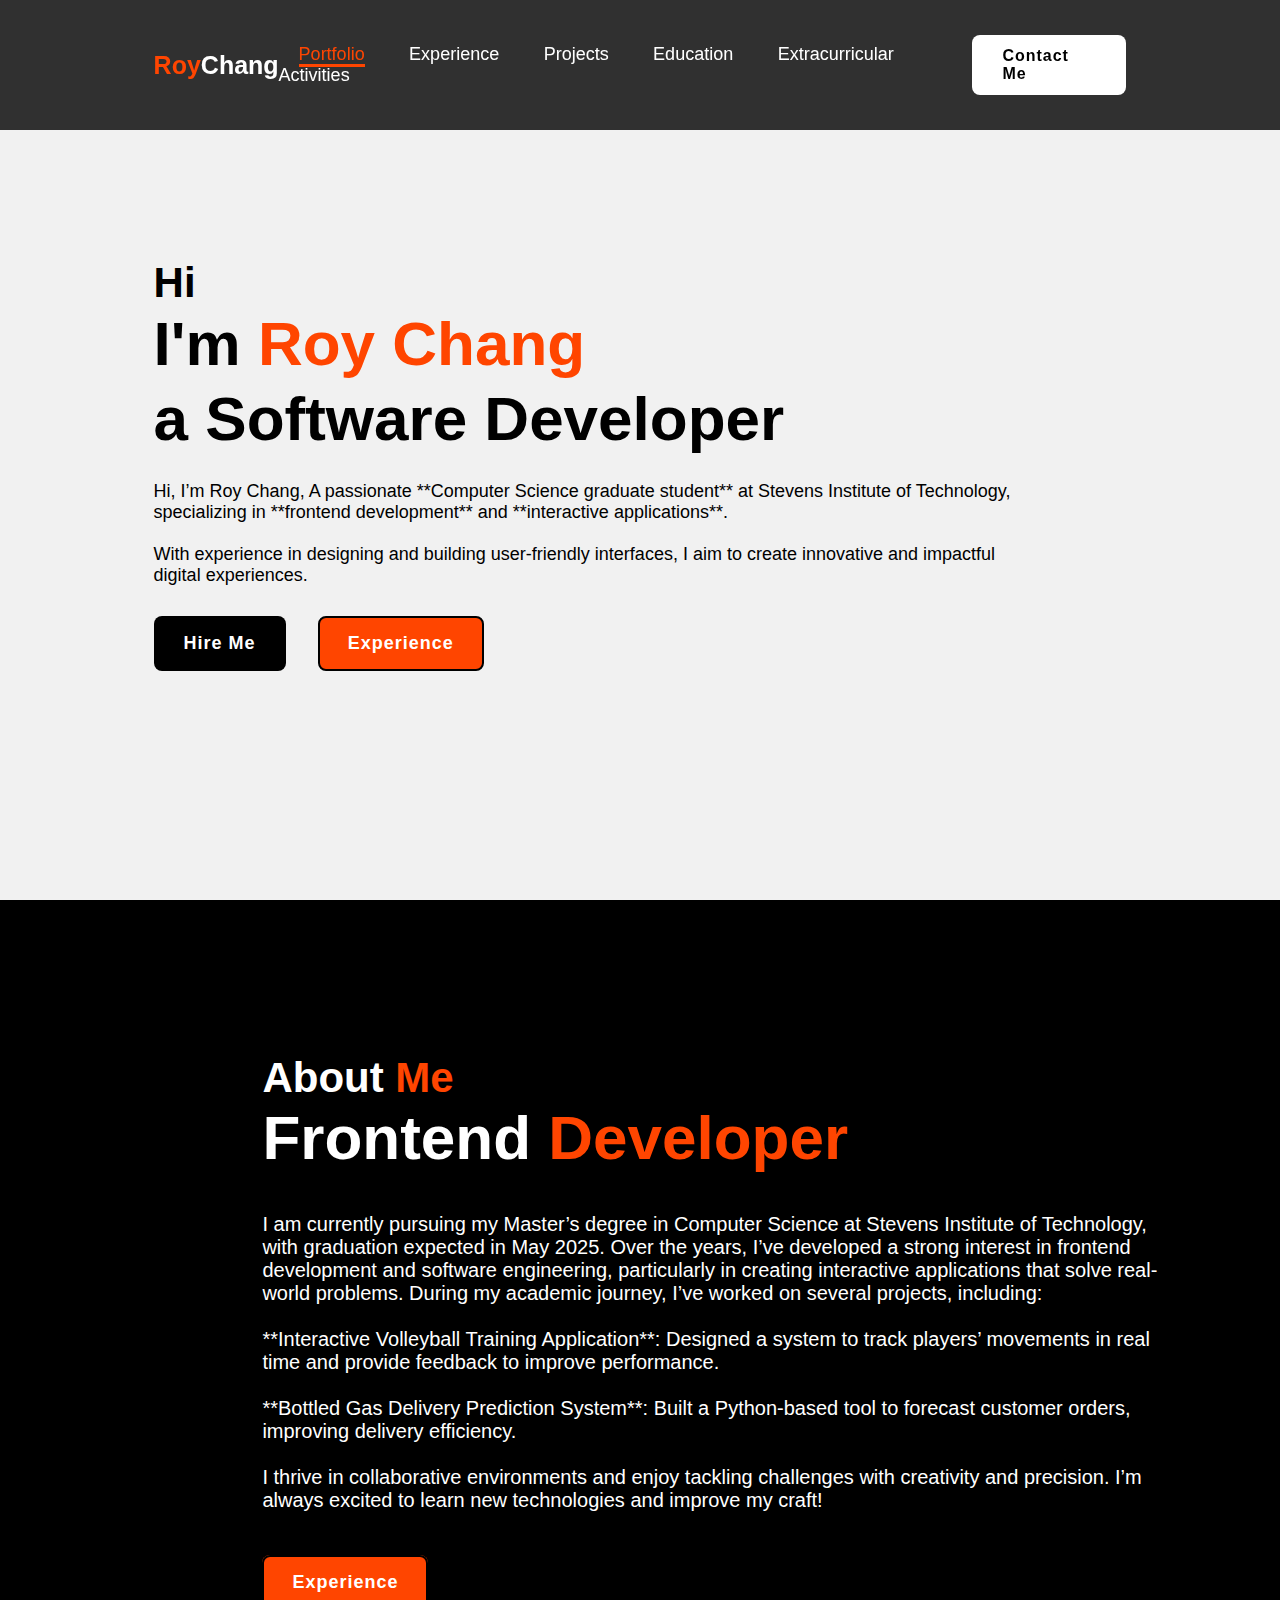
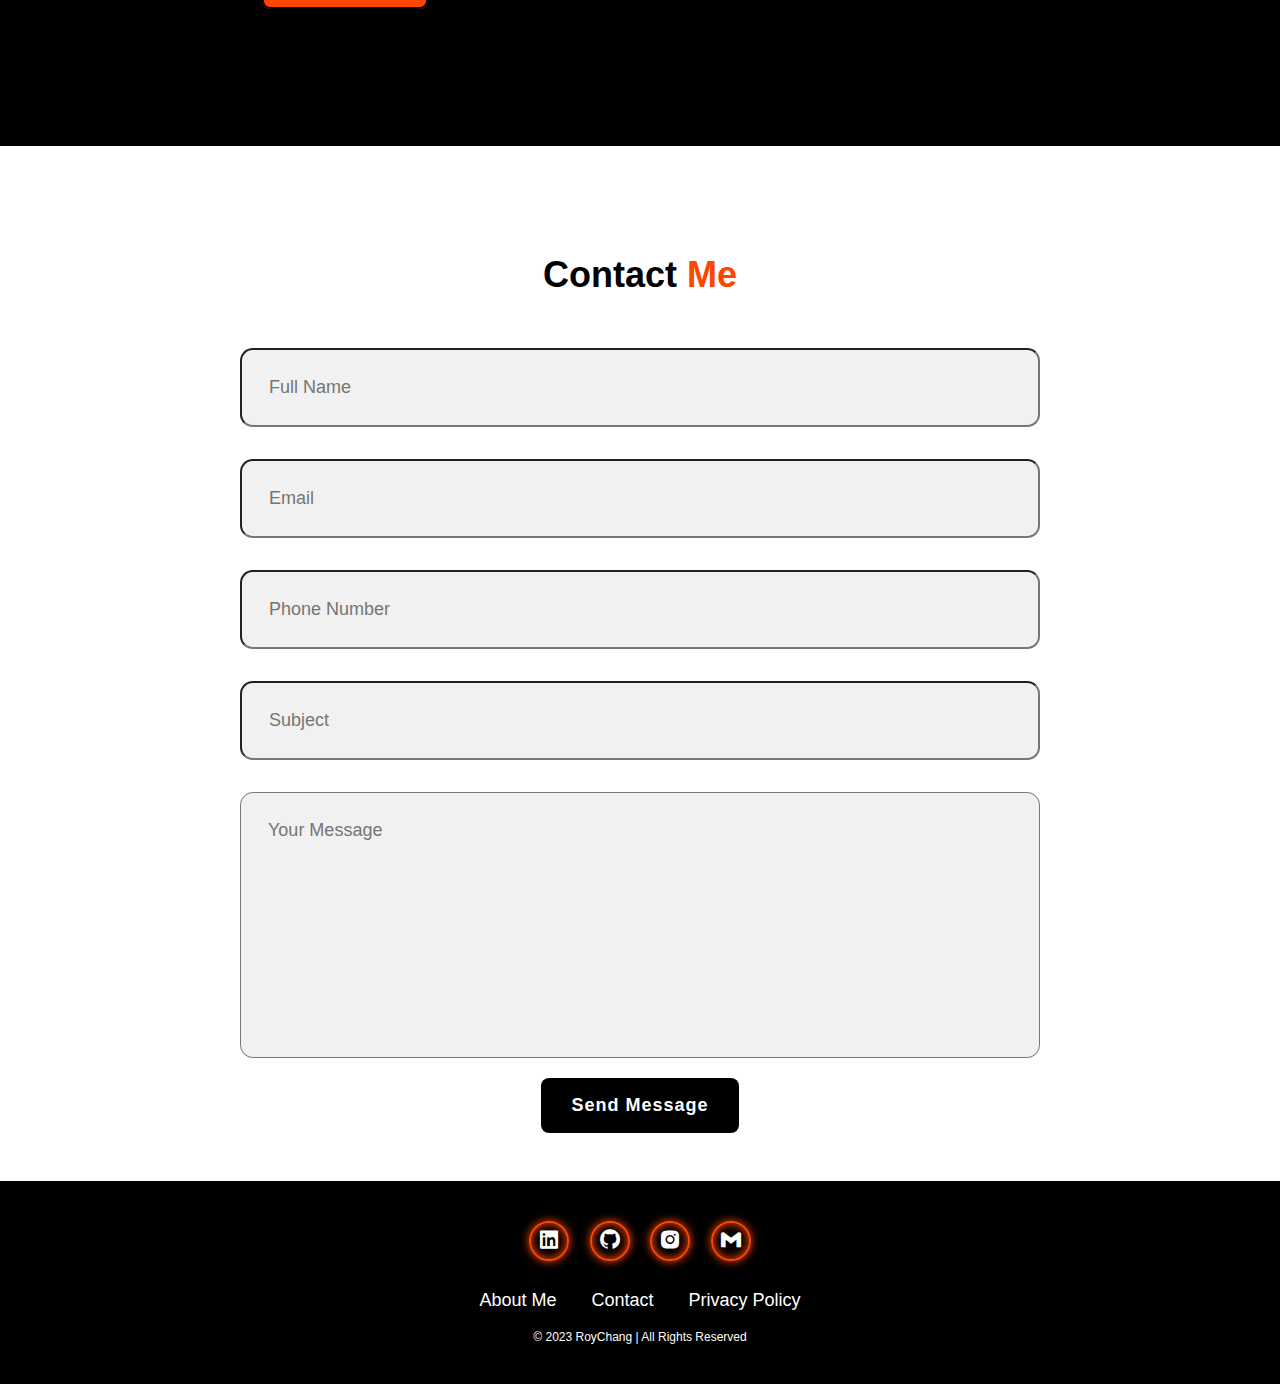
==== index.html @ 328afd47 "Add files via upload" ====
<!DOCTYPE html>
<html>
    <head>
        <title>My portfolio test</title>
        <link href="https://unpkg.com/boxicons@2.1.4/css/boxicons.min.css" rel="stylesheet">
        
        <style>
            *{
                margin: 0;
                padding: 0;
                box-sizing: border-box;
                font-family: 'Poppins', sans-serif;
                text-decoration: none;
                list-style: none;
            }

            .header{
                position: fixed;
                top: 0;
                left: 0;
                width: 100%;
                padding: 35px 12%;
                background-color: rgba(0, 0, 0, 0.8);
                backdrop-filter: blur(10px);
                display: flex;
                justify-content: space-between;
                align-items: center;
                z-index: 100;
            }
            
            .logo{
                font-size: 25px;
                color: white;
                font-weight: 600;
                transition: 0.3s ease;
            }
            .logo:hover{
                color: orangered;
                text-shadow: 0 0 25px orangered,
                             0 0 50px orangered;
                transform: scale(1.1);
            }
            span{
                color: orangered;
            }
            .navbar a{
                font-size: 18px;
                color: white;
                font-weight: 500;
                margin: 0 20px;
                border-bottom: 3px solid transparent;
                transition: 0.3 ease;
            }
            .navbar a:hover,
            .navbar a.active{
                color: orangered;
                border-bottom: 3px solid orangered;
            }
            .contact{
                padding: 10px 28px;
                background-color: white;
                color: black;
                border: 2px solid transparent;
                border-radius: 8px;
                font-size: 16px;
                letter-spacing: 1px;
                font-weight: 600;
                transition: 0.3s ease;
            }
            .contact:hover{
                background-color: orangered;
                box-shadow: 0 0 25px orangered;
                color: white;
            }
            
            .home{
                width: 100%;
                min-height: 100vh;
                background: rgb(241, 241, 241);
                display: flex;
                align-items: center;
                gap: 7em;
                padding: 30px 12% 0;
            }
            
            .home.content{
                max-width: 1000px;
            }
            .home-content h3{
                font-size: 42px;
            }
            .home-content h1{
                font-size: 62px;
                line-height: 1.2;
            }
            .home-content p{
                font-size: 18px;
                margin: 25px 0 30px;
            }
            .btn-box{
                width: 345px;
                display: flex;
                gap: 2em;
            }
            .btn-1{
                padding: 15px 28px; /* 上下 左右 */
                background-color: black;
                color: white;
                border: 2px solid transparent;
                border-radius: 8px;
                font-size: 18px;
                letter-spacing: 1px;
                font-weight: 600;
                transition: 0.3s ease;
                cursor: pointer;
            }
            .btn-1:hover{
                background-color: white;
                color: black;
                border: 2px solid black;
            }
            .btn-2{
                padding: 15px 28px;
                background-color: orangered;
                color: white;
                border: 2px solid black;
                border-radius: 8px;
                font-size: 18px;
                letter-spacing: 1px;
                font-weight: 600;
                transition: 0.3s ease;
                cursor: pointer;
            }
            .btn-2:hover{
                background-color: white;
                color: orangered;
            }
            .img-box img{
                border-radius: 50%;
                width: 550px;
            }

            ::-webkit-scrollbar{
                width: 15px;
            }
            ::-webkit-scrollbar-thumb{
                background: orangered;
            }
            ::-webkit-scrollbar-track{
                background-color: rgba(0, 0, 0, 0.6);
                width: 50px;
            }
            
            .about{
                display: flex;
                justify-content: center;
                align-items: center;
                padding: 12% 8%;
                gap: 10em;
                background-color: black;
            }
            .about-img img{
                position: relative;
                width: 550px;
                box-shadow: 0 0 25px orangered,
                            0 0 50px;
                border-radius: 50%;
            }
            .about-content h2{
                text-align: left;
                color: white;
                font-size: 42px;
            }
            .about-content h3{
                font-size: 62px;
                color: white;
            }
            .about-content p{
                color: white;
                font-size: 20px;
                margin: 2em 0 3em;
            }
            
            .contact-form h2{
                text-align: center;
                margin-top: 3em;
                margin-bottom: 1em;
                font-size: 36px;
            }
            .contact-form form{
                max-width: 50em;
                margin: 1rem auto;
                text-align: center;
                margin-bottom: 3em;
            }
            .contact-form form .input-box{
                display: flex;
                justify-content: center;
                flex-wrap: wrap;
            }

            .contact-form form .input-box input,
            .contact-form form textarea{
                width: 100%;
                padding: 1.5em;
                font-size: 18px;
                color: black;
                background-color: rgb(241, 241, 241);
                border-radius: .8rem;
                margin: 1rem 0;
                resize: none;
            }
            .footer{
                position: relative;
                bottom: 0;
                width: 100%;
                padding: 40px 0;
                background-color: black;
            }
            .footer .social{
                text-align: center;
                padding-bottom: 25px;
                color: white;
            }
            .footer .social a{
                font-size: 24px;
                color: white;
                border: 2px solid orangered;
                width: 40px;
                height: 40px;
                line-height: 38px;
                display: inline-block;
                text-align: center;
                border-radius: 50%;
                margin: 0 8px;
                box-shadow: inset 0 0 10px orangered, 0 0 10px orangered;
                transition: 0.3s ease;
            }
            .footer .social a:hover{
                transform: scale(1.2)translateY(-10px);
                color: orangered;
                border: 2px solid orangered;
            }
            .footer ul{
                margin-top: 0;
                padding: 0;
                font-size: 18px;
                line-height: 1.6;
                margin-bottom: 0;
                text-align: center;
            }
            .footer ul li a{
                color: white;
                border-bottom: 3px solid transparent;
                transition: 0.3s ease;
            }
            .footer ul li a:hover{
                border-bottom: 3px solid orangered;
            }
            .footer ul li{
                display: inline-block;
                padding: 0 15px;
            }
            .footer .copyright{
                margin-top: 15px;
                text-align: center;
                font-size: 12px;
                color: white;
            }


            
        </style>
    </head>

    <body>
        <header class="header">
            <a href="#" class="logo"><span>Roy</span>Chang</a>

            <nav class="navbar">
                <a href="#" class="active">Portfolio</a>
                <a href="#">Experience</a>
                <a href="#">Projects</a>
                <a href="#">Education</a>
                <a href="#">Extracurricular Activities</a>
            </nav>

            <a href="#" class="contact">Contact Me</a>
        </header>

        <section class="home">
            <div class="home-content">
                <h3>Hi</h3>
                
                <h1>I'm <span>Roy Chang<br></span> a Software Developer</h1>

                <p>
                    Hi, I’m Roy Chang,  
                    A passionate **Computer Science graduate student** at Stevens Institute of Technology, specializing in **frontend development** and **interactive applications**. <br><br> With experience in designing and building user-friendly interfaces, I aim to create innovative and impactful digital experiences. 
                </p>

                <div class="btn-box">
                    <button class="btn-1">Hire Me</button>
                    <button class="btn-2">Experience</button>
                </div>
            </div>
            <div class="img-box">
                <img src="美簽大頭貼-5x5.jpg" alt="">
            </div>
        </section>

        <section class="about">

            <div class="about-img">
                <img src="美簽大頭貼-5x5.jpg" alt="">
            </div>

            <div class="about-content">
                <h2 class="heading">About <span>Me</span></h2>
                <h3>Frontend <span>Developer</span></h3>
                <p>
                    I am currently pursuing my Master’s degree in Computer Science at Stevens Institute of Technology, with graduation expected in May 2025. Over the years, I’ve developed a strong interest in frontend development and software engineering, particularly in creating interactive applications that solve real-world problems.  

                    During my academic journey, I’ve worked on several projects, including:<br>
                    <br>**Interactive Volleyball Training Application**: Designed a system to track players’ movements in real time and provide feedback to improve performance.<br>
                    <br>**Bottled Gas Delivery Prediction System**: Built a Python-based tool to forecast customer orders, improving delivery efficiency.  

                    <br><br>I thrive in collaborative environments and enjoy tackling challenges with creativity and precision. I’m always excited to learn new technologies and improve my craft!
                </p>
                <a href="#" class="btn-2">Experience</a>
            </div>
        </section>

        <section class="contact-form">
            <h2 class="contact-me">Contact <span>Me</span></h2>

            <form action="#">
                
                <div class="input-box">
                    <input type="text" placeholder="Full Name">
                    <input type="email" placeholder="Email">
                </div>

                <div class="input-box">
                    <input type="number" placeholder="Phone Number">
                    <input type="text" placeholder="Subject">
                </div>

                <textarea name="" id="" cols="30"
                rows="10" placeholder="Your Message"></textarea>
                <input type="submit" value="Send Message"
                class="btn-1">

            </form>
        </section>

        <footer class="footer">

            <div class="social">
                <a href="https://www.linkedin.com/in/jiarong-chang-b9058b285/"><i class='bx bxl-linkedin-square'></i></a>
                <a href="#"><i class='bx bxl-github'></i></a>
                <a href="#"><i class='bx bxl-instagram-alt' ></i></a>
                <a href="https://mail.google.com/mail/u/7/?ogbl#inbox"><i class='bx bxl-gmail'></i></a>
            </div>

            <ul class="list">
                <li>
                    <a href="#">About Me</a>
                </li>
                <li>
                    <a href="#">Contact</a>
                </li>
                <li>
                    <a href="#">Privacy Policy</a>
                </li>
            </ul>

            <p class="copyright">© 2023 RoyChang | All Rights Reserved</p>
        </footer>

    </body>
</html>
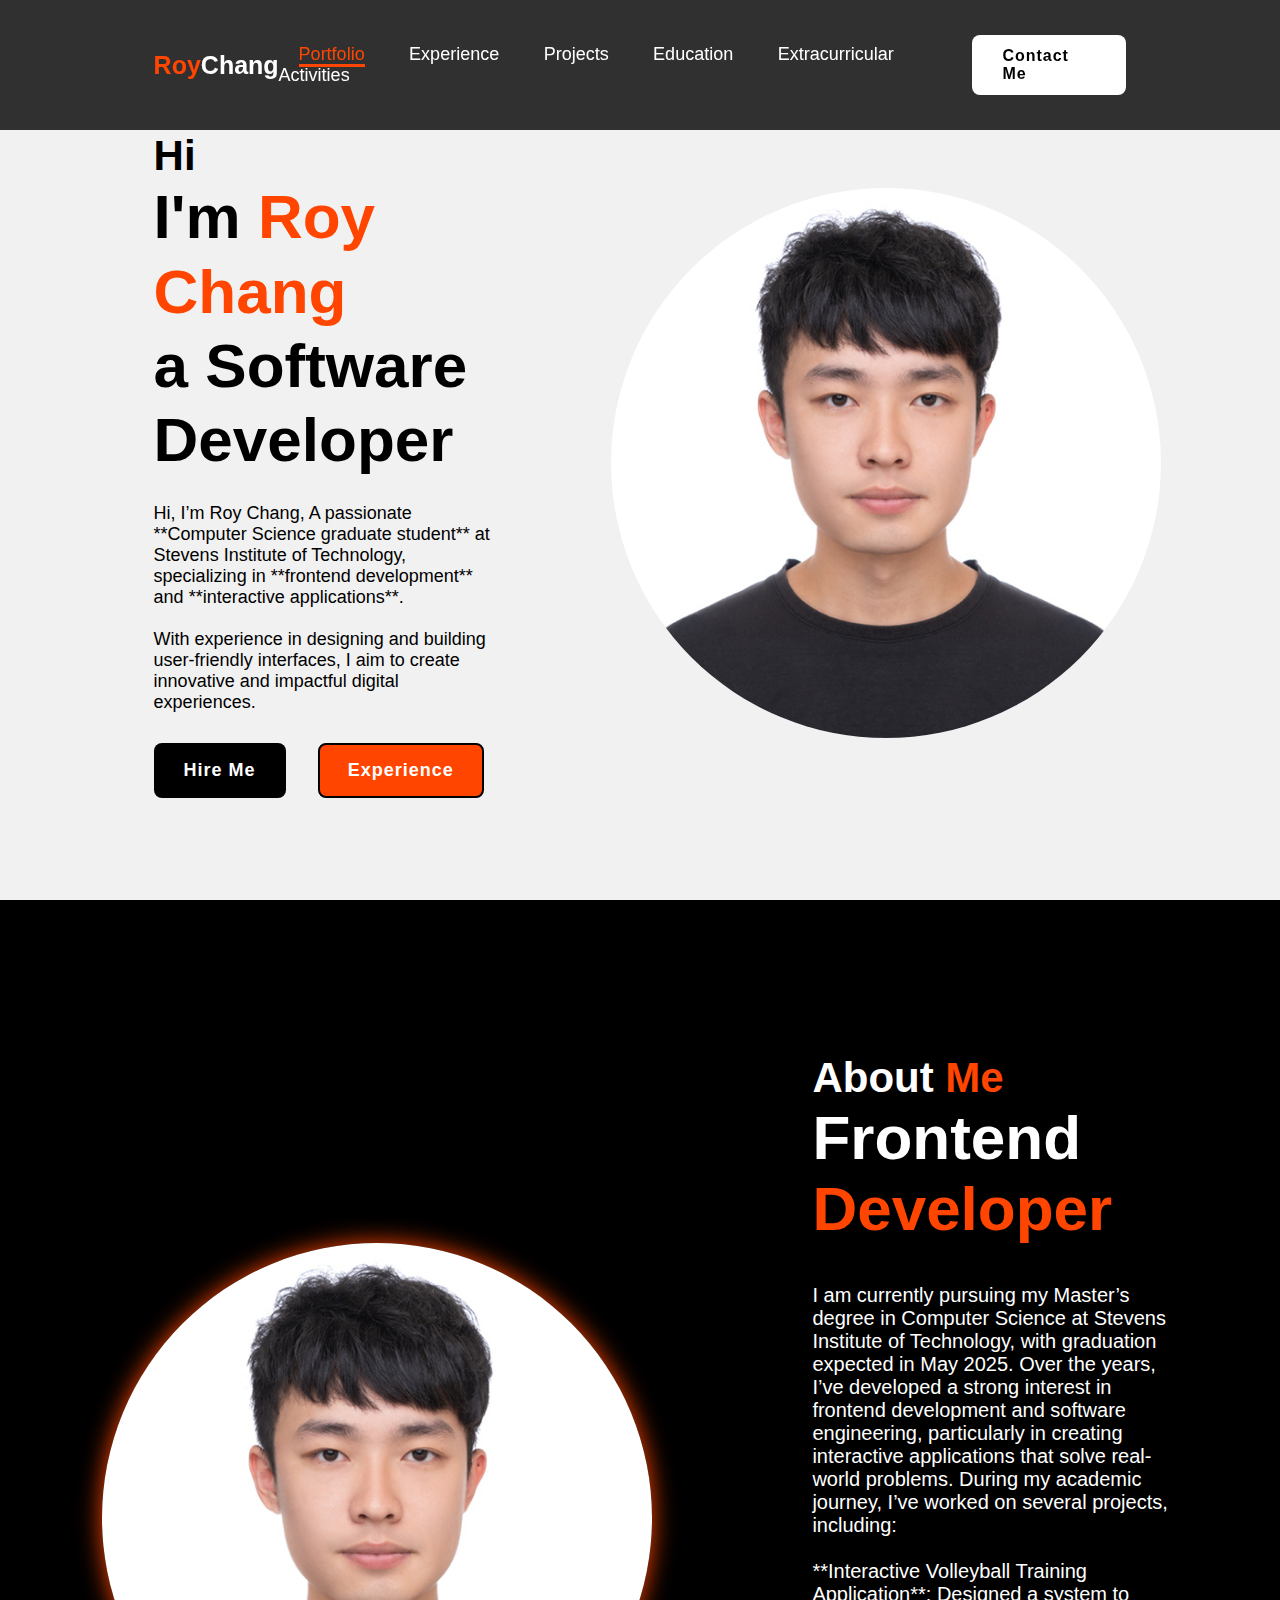
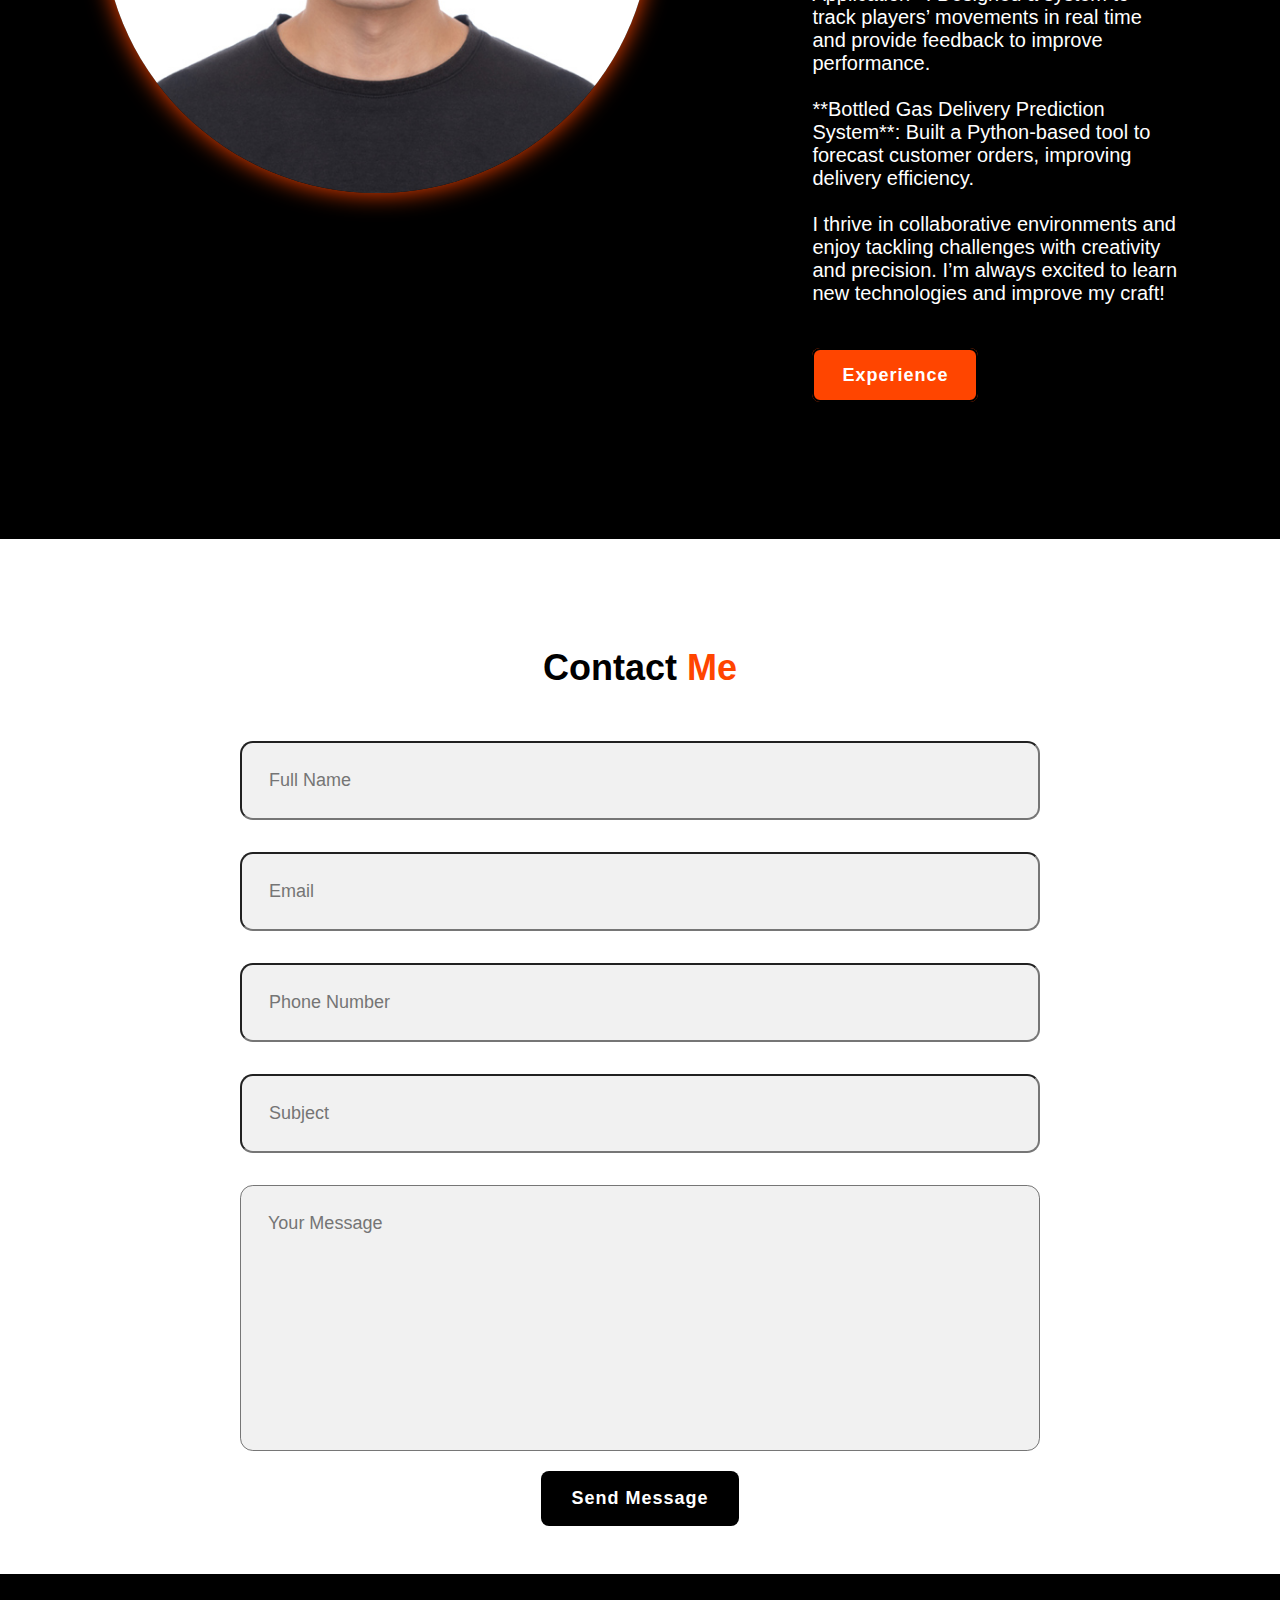
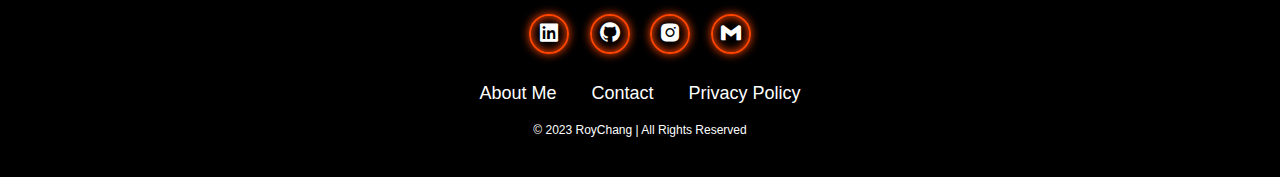
==== commit 9fe9f042: "Add files via upload" ====
--- a/index.html
+++ b/index.html
@@ -305,14 +305,14 @@
                 </div>
             </div>
             <div class="img-box">
-                <img src="美簽大頭貼-5x5.jpg" alt="">
+                <img src="img/大頭貼.jpg" alt="">
             </div>
         </section>
 
         <section class="about">
 
             <div class="about-img">
-                <img src="美簽大頭貼-5x5.jpg" alt="">
+                <img src="img/大頭貼.jpg" alt="">
             </div>
 
             <div class="about-content">
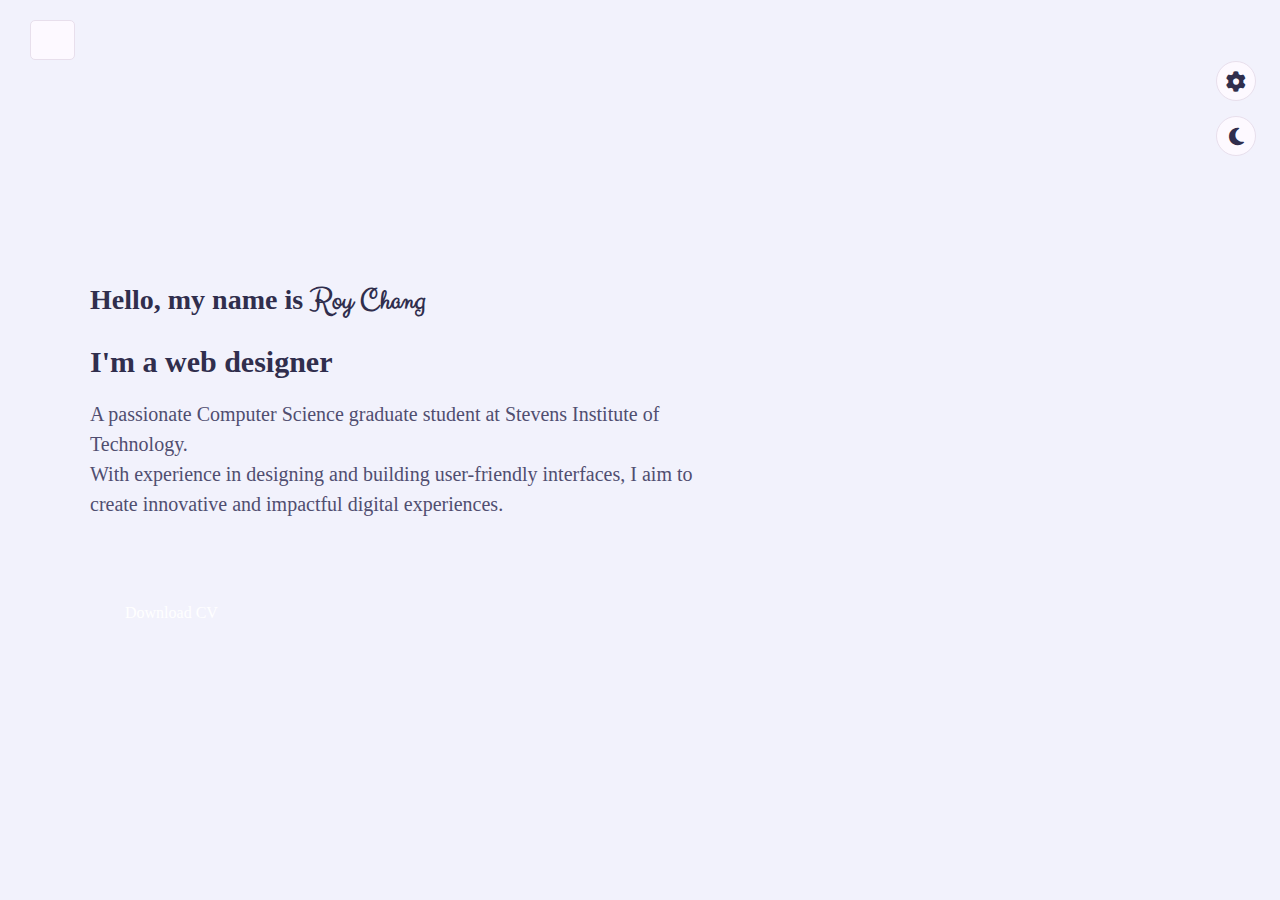
==== commit 0e1c9300: "Add files via upload" ====
--- a/index.html
+++ b/index.html
@@ -1,382 +1,600 @@
 <!DOCTYPE html>
-<html>
-    <head>
-        <title>My portfolio test</title>
-        <link href="https://unpkg.com/boxicons@2.1.4/css/boxicons.min.css" rel="stylesheet">
-        
-        <style>
-            *{
-                margin: 0;
-                padding: 0;
-                box-sizing: border-box;
-                font-family: 'Poppins', sans-serif;
-                text-decoration: none;
-                list-style: none;
-            }
-
-            .header{
-                position: fixed;
-                top: 0;
-                left: 0;
-                width: 100%;
-                padding: 35px 12%;
-                background-color: rgba(0, 0, 0, 0.8);
-                backdrop-filter: blur(10px);
-                display: flex;
-                justify-content: space-between;
-                align-items: center;
-                z-index: 100;
-            }
-            
-            .logo{
-                font-size: 25px;
-                color: white;
-                font-weight: 600;
-                transition: 0.3s ease;
-            }
-            .logo:hover{
-                color: orangered;
-                text-shadow: 0 0 25px orangered,
-                             0 0 50px orangered;
-                transform: scale(1.1);
-            }
-            span{
-                color: orangered;
-            }
-            .navbar a{
-                font-size: 18px;
-                color: white;
-                font-weight: 500;
-                margin: 0 20px;
-                border-bottom: 3px solid transparent;
-                transition: 0.3 ease;
-            }
-            .navbar a:hover,
-            .navbar a.active{
-                color: orangered;
-                border-bottom: 3px solid orangered;
-            }
-            .contact{
-                padding: 10px 28px;
-                background-color: white;
-                color: black;
-                border: 2px solid transparent;
-                border-radius: 8px;
-                font-size: 16px;
-                letter-spacing: 1px;
-                font-weight: 600;
-                transition: 0.3s ease;
-            }
-            .contact:hover{
-                background-color: orangered;
-                box-shadow: 0 0 25px orangered;
-                color: white;
-            }
-            
-            .home{
-                width: 100%;
-                min-height: 100vh;
-                background: rgb(241, 241, 241);
-                display: flex;
-                align-items: center;
-                gap: 7em;
-                padding: 30px 12% 0;
-            }
-            
-            .home.content{
-                max-width: 1000px;
-            }
-            .home-content h3{
-                font-size: 42px;
-            }
-            .home-content h1{
-                font-size: 62px;
-                line-height: 1.2;
-            }
-            .home-content p{
-                font-size: 18px;
-                margin: 25px 0 30px;
-            }
-            .btn-box{
-                width: 345px;
-                display: flex;
-                gap: 2em;
-            }
-            .btn-1{
-                padding: 15px 28px; /* 上下 左右 */
-                background-color: black;
-                color: white;
-                border: 2px solid transparent;
-                border-radius: 8px;
-                font-size: 18px;
-                letter-spacing: 1px;
-                font-weight: 600;
-                transition: 0.3s ease;
-                cursor: pointer;
-            }
-            .btn-1:hover{
-                background-color: white;
-                color: black;
-                border: 2px solid black;
-            }
-            .btn-2{
-                padding: 15px 28px;
-                background-color: orangered;
-                color: white;
-                border: 2px solid black;
-                border-radius: 8px;
-                font-size: 18px;
-                letter-spacing: 1px;
-                font-weight: 600;
-                transition: 0.3s ease;
-                cursor: pointer;
-            }
-            .btn-2:hover{
-                background-color: white;
-                color: orangered;
-            }
-            .img-box img{
-                border-radius: 50%;
-                width: 550px;
-            }
-
-            ::-webkit-scrollbar{
-                width: 15px;
-            }
-            ::-webkit-scrollbar-thumb{
-                background: orangered;
-            }
-            ::-webkit-scrollbar-track{
-                background-color: rgba(0, 0, 0, 0.6);
-                width: 50px;
-            }
-            
-            .about{
-                display: flex;
-                justify-content: center;
-                align-items: center;
-                padding: 12% 8%;
-                gap: 10em;
-                background-color: black;
-            }
-            .about-img img{
-                position: relative;
-                width: 550px;
-                box-shadow: 0 0 25px orangered,
-                            0 0 50px;
-                border-radius: 50%;
-            }
-            .about-content h2{
-                text-align: left;
-                color: white;
-                font-size: 42px;
-            }
-            .about-content h3{
-                font-size: 62px;
-                color: white;
-            }
-            .about-content p{
-                color: white;
-                font-size: 20px;
-                margin: 2em 0 3em;
-            }
-            
-            .contact-form h2{
-                text-align: center;
-                margin-top: 3em;
-                margin-bottom: 1em;
-                font-size: 36px;
-            }
-            .contact-form form{
-                max-width: 50em;
-                margin: 1rem auto;
-                text-align: center;
-                margin-bottom: 3em;
-            }
-            .contact-form form .input-box{
-                display: flex;
-                justify-content: center;
-                flex-wrap: wrap;
-            }
-
-            .contact-form form .input-box input,
-            .contact-form form textarea{
-                width: 100%;
-                padding: 1.5em;
-                font-size: 18px;
-                color: black;
-                background-color: rgb(241, 241, 241);
-                border-radius: .8rem;
-                margin: 1rem 0;
-                resize: none;
-            }
-            .footer{
-                position: relative;
-                bottom: 0;
-                width: 100%;
-                padding: 40px 0;
-                background-color: black;
-            }
-            .footer .social{
-                text-align: center;
-                padding-bottom: 25px;
-                color: white;
-            }
-            .footer .social a{
-                font-size: 24px;
-                color: white;
-                border: 2px solid orangered;
-                width: 40px;
-                height: 40px;
-                line-height: 38px;
-                display: inline-block;
-                text-align: center;
-                border-radius: 50%;
-                margin: 0 8px;
-                box-shadow: inset 0 0 10px orangered, 0 0 10px orangered;
-                transition: 0.3s ease;
-            }
-            .footer .social a:hover{
-                transform: scale(1.2)translateY(-10px);
-                color: orangered;
-                border: 2px solid orangered;
-            }
-            .footer ul{
-                margin-top: 0;
-                padding: 0;
-                font-size: 18px;
-                line-height: 1.6;
-                margin-bottom: 0;
-                text-align: center;
-            }
-            .footer ul li a{
-                color: white;
-                border-bottom: 3px solid transparent;
-                transition: 0.3s ease;
-            }
-            .footer ul li a:hover{
-                border-bottom: 3px solid orangered;
-            }
-            .footer ul li{
-                display: inline-block;
-                padding: 0 15px;
-            }
-            .footer .copyright{
-                margin-top: 15px;
-                text-align: center;
-                font-size: 12px;
-                color: white;
-            }
-
-
-            
-        </style>
-    </head>
-
-    <body>
-        <header class="header">
-            <a href="#" class="logo"><span>Roy</span>Chang</a>
-
-            <nav class="navbar">
-                <a href="#" class="active">Portfolio</a>
-                <a href="#">Experience</a>
-                <a href="#">Projects</a>
-                <a href="#">Education</a>
-                <a href="#">Extracurricular Activities</a>
-            </nav>
-
-            <a href="#" class="contact">Contact Me</a>
-        </header>
-
-        <section class="home">
-            <div class="home-content">
-                <h3>Hi</h3>
-                
-                <h1>I'm <span>Roy Chang<br></span> a Software Developer</h1>
-
-                <p>
-                    Hi, I’m Roy Chang,  
-                    A passionate **Computer Science graduate student** at Stevens Institute of Technology, specializing in **frontend development** and **interactive applications**. <br><br> With experience in designing and building user-friendly interfaces, I aim to create innovative and impactful digital experiences. 
-                </p>
-
-                <div class="btn-box">
-                    <button class="btn-1">Hire Me</button>
-                    <button class="btn-2">Experience</button>
-                </div>
+<head>
+    <!-- <i></i>的link -->
+    <!-- ===== CSS Files ===== -->
+    <link rel="stylesheet" href="https://cdnjs.cloudflare.com/ajax/libs/font-awesome/5.15.4/css/all.min.css">
+    <link rel="stylesheet" href="color-1.css">
+    <link rel="stylesheet" href="style.css">
+    <link rel="stylesheet" href="style-switcher.css">
+
+    <!-- ===== Style Switcher ===== -->
+    <link rel="stylesheet" href="color-1.css" class="alternate-style" title="color-1" disabled>
+    <link rel="stylesheet" href="color-2.css" class="alternate-style" title="color-2" disabled>
+    <link rel="stylesheet" href="color-3.css" class="alternate-style" title="color-3" disabled>
+    <link rel="stylesheet" href="color-4.css" class="alternate-style" title="color-4" disabled>
+    <link rel="stylesheet" href="color-5.css" class="alternate-style" title="color-5" disabled>
+
+    <!-- Boxicons icon -->
+    <link href="https://unpkg.com/boxicons@2.1.4/css/boxicons.min.css" rel="stylesheet">
+
+    <!-- Font Awesome 官方 CDN -->
+    <link rel="stylesheet" href="https://cdnjs.cloudflare.com/ajax/libs/font-awesome/6.4.2/css/all.min.css">
+
+</head>
+<body>
+    <!-- ===== Main Container Start ===== -->
+    <div class="main-container">
+        <!-- ===== Aside Start ===== -->
+        <div class="aside">
+            <div class="logo">
+                <a href="#"><span>He</span>llo</a>
             </div>
-            <div class="img-box">
-                <img src="img/大頭貼.jpg" alt="">
+
+            <div class="nav-toggler">
+                <span></span>
             </div>
-        </section>
-
-        <section class="about">
-
-            <div class="about-img">
-                <img src="img/大頭貼.jpg" alt="">
-            </div>
-
-            <div class="about-content">
-                <h2 class="heading">About <span>Me</span></h2>
-                <h3>Frontend <span>Developer</span></h3>
-                <p>
-                    I am currently pursuing my Master’s degree in Computer Science at Stevens Institute of Technology, with graduation expected in May 2025. Over the years, I’ve developed a strong interest in frontend development and software engineering, particularly in creating interactive applications that solve real-world problems.  
-
-                    During my academic journey, I’ve worked on several projects, including:<br>
-                    <br>**Interactive Volleyball Training Application**: Designed a system to track players’ movements in real time and provide feedback to improve performance.<br>
-                    <br>**Bottled Gas Delivery Prediction System**: Built a Python-based tool to forecast customer orders, improving delivery efficiency.  
-
-                    <br><br>I thrive in collaborative environments and enjoy tackling challenges with creativity and precision. I’m always excited to learn new technologies and improve my craft!
-                </p>
-                <a href="#" class="btn-2">Experience</a>
-            </div>
-        </section>
-
-        <section class="contact-form">
-            <h2 class="contact-me">Contact <span>Me</span></h2>
-
-            <form action="#">
-                
-                <div class="input-box">
-                    <input type="text" placeholder="Full Name">
-                    <input type="email" placeholder="Email">
-                </div>
-
-                <div class="input-box">
-                    <input type="number" placeholder="Phone Number">
-                    <input type="text" placeholder="Subject">
-                </div>
-
-                <textarea name="" id="" cols="30"
-                rows="10" placeholder="Your Message"></textarea>
-                <input type="submit" value="Send Message"
-                class="btn-1">
-
-            </form>
-        </section>
-
-        <footer class="footer">
-
+
+            <ul class="nav">
+                <li><a href="#home" class="active"><i class="fa fa-home"></i>Home</a></li>
+                <li><a href="#about"><i class="fa fa-user"></i>About</a></li>
+                <li><a href="#project"><i class="fa fa-briefcase"></i>Projects</a></li>
+                <li><a href="#award"><i class='bx bxs-award'></i>Awards & Activities</a></li>
+                <!-- <li><a href="#activity"><i class="fa-solid fa-volleyball"></i>Activities</a></li> -->
+                <li><a href="#contact"><i class="fa fa-comments"></i>Contact</a></li>
+            </ul>
             <div class="social">
                 <a href="https://www.linkedin.com/in/jiarong-chang-b9058b285/"><i class='bx bxl-linkedin-square'></i></a>
                 <a href="#"><i class='bx bxl-github'></i></a>
-                <a href="#"><i class='bx bxl-instagram-alt' ></i></a>
+                <a href="https://www.instagram.com/zhjirong_1101/"><i class='bx bxl-instagram-alt' ></i></a>
                 <a href="https://mail.google.com/mail/u/7/?ogbl#inbox"><i class='bx bxl-gmail'></i></a>
             </div>
-
-            <ul class="list">
-                <li>
-                    <a href="#">About Me</a>
-                </li>
-                <li>
-                    <a href="#">Contact</a>
-                </li>
-                <li>
-                    <a href="#">Privacy Policy</a>
-                </li>
-            </ul>
-
-            <p class="copyright">© 2023 RoyChang | All Rights Reserved</p>
-        </footer>
-
-    </body>
-</html>+            <p class="copyright">© 2025 RoyChang | All Rights Reserved</p>
+        </div>
+
+        <!-- ===== Aside End ===== -->
+        <!-- ===== Main Content Start ===== -->
+        <div class="main-content">
+            <!-- ===== Home Section Start ===== -->
+            <section class="home active section" id="home">
+                <div class="container">
+                    <div class="row">
+                        <div class="home-info padd-15">
+                            <h3 class="hello">Hello, my name is <span class="name">Roy Chang</span></h3>
+                            <h3 class="my-profession">I'm a <span class="typing">web designer</span></h3>
+                            <p>
+                                A passionate Computer Science graduate student at Stevens Institute of Technology.
+                                <br>With experience in designing and building user-friendly interfaces, I aim to create innovative and impactful digital experiences.
+                            </p>
+                            <a href="/CV/Jiarong-Chang-Resume.pdf" class="btn">Download CV</a>
+                        </div>
+                        <div class="home-img">
+                            <img src="/img/IMG_2888.jpg" alt="">
+                        </div>
+                    </div>
+                </div>
+            </section>
+            <!-- ===== Home Section End ===== -->
+
+             <!-- ===== About Section Start ===== -->
+             <section class="about section" id="about">
+                <div class="container">
+                    <div class="row">
+                        <div class="section-title padd-15">
+                            <h2>About Me</h2>
+                        </div>
+                    </div>
+                    <div class="row">
+                        <div class="about-content padd-15">
+                            <div class="row">
+                                <div class="about-text padd-15">
+                                    <h2>Hi, I'm Jiarong Chang (Roy) – Software Engineer</h2>
+                                    <p>
+                                        I am a Computer Science graduate student at Stevens Institute of Technology, passionate about frontend development and interactive applications. With experience in Python, Java, and JavaScript, I enjoy building user-friendly software solutions.
+                                    </p>
+                                    <br>
+                                </div>
+                            </div>
+                            <div class="row">
+                                <div class="personal-info padd-15">
+                                    <div class="row">
+                                        <div class="info-heading padd-15">
+                                            
+                                            <div class="info-content">
+                                                <p>I have a strong passion for software development and enjoy turning innovative ideas into practical, user-friendly solutions.
+                                                    Throughout my academic journey, I've gained hands-on experience by working on diverse projects, such as an interactive volleyball training app that tracks real-time player movements and provides immediate feedback. 
+                                                    <br><br>
+                                                    I thrive in challenging environments and am always eager to learn new technologies to solve complex problems.
+                                                </p>
+                                            </div>
+                                        </div>
+                                    </div>
+                                    <a href="#contact" data-section-index="1" class="btn hire-me">Hire Me</a>
+                                </div>
+                            </div>
+                            <div class="row">
+                                <div class="education padd-15">
+                                    <h3 class="title">Education</h3>
+                                    <div class="row">
+                                        <div class="timeline-box padd-15">
+                                            <div class="timeline shadow-dark" >
+                                                <!-- ===== timeline item ===== -->
+                                                 <div class="timeline-item">
+                                                    <div class="circle-dot"></div>
+                                                    <h3 class="timeline-date">
+                                                        <i class="fa fa-calendar"></i> 2023 - 2025
+                                                    </h3>
+                                                    <h4 class="timeline-title">Master in Computer Science</h4>
+                                                    <p class="timeline-text">Stevens Institute of Technology, Hoboken, NJ</p>
+                                                 </div>
+                                                 <!-- ===== timeline item ===== -->
+                                                 <div class="timeline-item">
+                                                    <div class="circle-dot"></div>
+                                                    <h3 class="timeline-date">
+                                                        <i class="fa fa-calendar"></i> 2019 - 2023
+                                                    </h3>
+                                                    <h4 class="timeline-title">Bachelor in Information Systems</h4>
+                                                    <p class="timeline-text">Soochow University, Taipei, Taiwan</p>
+                                                 </div>
+                                            </div>
+                                        </div>
+                                    </div>
+                                </div>
+                                <div class="skills padd-15">
+                                    <h3 class="title">My Skills</h3>
+                                    <div class="row padd-15">
+                                        <div class="skill-img">
+                                            <img src="img/html.png">
+                                            <span>HTML</span>
+                                        </div>
+                                        <div class="skill-img">
+                                            <img src="img/css-3.png">
+                                            <span>CSS</span>
+                                        </div>
+                                        <div class="skill-img">
+                                            <img src="img/js.png">
+                                            <span>JavaScript</span>
+                                        </div>
+                                        <div class="skill-img">
+                                            <img src="img/python.png">
+                                            <span>Python</span>
+                                        </div>
+                                        <div class="skill-img">
+                                            <img src="img/figma.png">
+                                            <span>Figma</span>
+                                        </div>
+                                        <div class="skill-img">
+                                            <img src="img/java.png">
+                                            <span>Java</span>
+                                        </div>
+                                        <div class="skill-img">
+                                            <img src="img/mysql.png">
+                                            <span>MySQL</span>
+                                        </div>
+                                        <div class="skill-img">
+                                            <img src="img/mongodb.png">
+                                            <span>MongoDB</span>
+                                        </div>
+                                        <div class="skill-img">
+                                            <img src="img/PostgreSQL.png">
+                                            <span>PostgreSQL</span>
+                                        </div>
+                                        <div class="skill-img">
+                                            <img src="img/SQLite.png">
+                                            <span>SQLite</span>
+                                        </div>
+                                        <div class="skill-img">
+                                            <img src="img/flask.png">
+                                            <span>Flask</span>
+                                        </div>
+                                        <div class="skill-img">
+                                            <img src="img/android studio.png">
+                                            <span>Android Studio</span>
+                                        </div>
+                                        <div class="skill-img">
+                                            <img src="img/R.png">
+                                            <span>R</span>
+                                        </div>
+                                        <div class="skill-img">
+                                            <img src="img/vscode.png">
+                                            <span>VS Code</span>
+                                        </div>
+                                    </div>
+                                </div>
+                            </div>
+                        </div>
+                    </div>
+                </div>
+            </section>
+            <!-- ===== About Section End ===== -->
+
+            <!--  Project Start -->
+            <section class="project section" id="project">
+                <div class="container">
+                    <div class="row">
+                        <div class="section-title padd-15">
+                            <h2>Project</h2>
+                        </div>
+                    </div>
+                    <div class="row">
+                        <div class="project-item">
+                            <img src="/img/VolleyballHome.jpg" class="padd-15">
+                        </div>
+                        <div class="project-content">
+                          <div class="project-heading padd-15">
+                            <h1>Volleyball Home</h1>
+                          </div>
+                          <div class="project-technology padd-15">
+                            <div class="project-tool">
+                              <span>AWS Rekognition</span>
+                            </div>
+                            <div class="project-tool">
+                              <span>OpenCV</span>
+                            </div>
+                            <div class="project-tool">
+                              <span>MediaPipe</span>
+                            </div>
+                            <div class="project-tool">
+                              <span>Flask</span>
+                            </div>
+                            <div class="project-tool">
+                              <span>Android Studio</span>
+                            </div>
+                          </div>
+                          <div class="project-text padd-15">
+                            <p>
+                              An interactive volleyball training application leveraging computer vision and AI. 
+                              This platform provides real-time feedback to volleyball enthusiasts, helping them 
+                              train at home using advanced motion tracking and analysis.
+                            </p>
+                          </div>
+                          <div class="project-button padd-15">
+                            <button class="demo-btn" 
+                            data-media='["video/VolleyballTraining.mp4", "video/VolleyballStrategic.mp4"]'
+                            data-descriptions='["We use MediaPipe 2D skeleton technology, leveraging the angles between each joint to capture the accuracy of each movement and calculate the number of repetitions for each action.", 
+                                                "Tactical Board Design: Enables users to document their strategies and collaborate with teammates on tactical planning"]'>
+                                Demo
+                            </button>
+                          </div>
+                        </div>
+                    </div>
+                
+                      <div class="row">
+                        <div class="project-item">
+                            <img src="/img/gas system.png" class="padd-15">
+                        </div>
+                        <div class="project-content">
+                          <div class="project-heading padd-15">
+                            <h1>Gas system</h1>
+                          </div>
+                          <div class="project-technology padd-15">
+                            <div class="project-tool">
+                              <span>Python</span>
+                            </div>
+                            <div class="project-tool">
+                              <span>Tkinter</span>
+                            </div>
+                            <div class="project-tool">
+                              <span>SQLite</span>
+                            </div>
+                          </div>
+                          <div class="project-text padd-15">
+                            <p>
+                              A predictive system for bottled liquefied petroleum gas (LPG) delivery, built with 
+                              Python, Tkinter, and SQLite. It analyzes customer reorder patterns and forecasts 
+                              the next delivery, optimizing efficiency and ensuring timely service.
+                            </p>
+                          </div>
+                          <div class="project-button padd-15">
+                            <button class="demo-btn" 
+                            data-media='["video/新增客戶_15s.mp4", "video/查詢-匯出_15s.mp4", "video/刪除客戶_1.5倍.mp4", "video/新增_匯出來電紀錄_2倍.mp4", "video/預測叫貨_篩選匯出_2倍.mp4"]'
+                            data-descriptions='["Add Customer",
+                                                "Customer Inquiry and Export CSV File",
+                                                "Customer Deletion from the System", 
+                                                "Call Record Addition and Export CSV File", 
+                                                "Predict Customer Order Time and Export CSV File"]'>
+                                Demo
+                            </button>
+                          </div>
+                        </div>
+                      </div>
+
+                      <div class="row">
+                        <div class="project-item">
+                            <img src="/img/Sunny_Travel.jpg" class="padd-15">
+                        </div>
+                        <div class="project-content">
+                          <div class="project-heading padd-15">
+                            <h1>Sunny_Travel</h1>
+                          </div>
+                          <div class="project-technology padd-15">
+                            <div class="project-tool">
+                              <span>JavaScript</span>
+                            </div>
+                            <div class="project-tool">
+                              <span>HTML</span>
+                            </div>
+                            <div class="project-tool">
+                              <span>CSS</span>
+                            </div>
+                            <div class="project-tool">
+                              <span>Figma</span>
+                            </div>
+                          </div>
+                          <div class="project-text padd-15">
+                            <p>
+                              Sunshine Travel is a smart travel website developed using JavaScript, Figma, 
+                              HTML, and CSS. It enhances the travel experience with an intuitive user interface 
+                              and optimized navigation, ensuring seamless interaction and accessibility.
+                            </p>
+                          </div>
+                          <div class="project-button padd-15">
+                            <button class="demo-btn" 
+                            data-media='["img/會員註冊1.jpg", 
+                                         "img/會員註冊2.jpg", 
+                                         "img/會員登入3.jpg", 
+                                         "img/首頁4.jpg", 
+                                         "img/紅利查詢5.jpg", 
+                                         "img/結帳6.jpg", 
+                                         "img/結帳7.jpg", 
+                                         "img/結帳8.jpg", 
+                                         "img/收藏9.jpg", 
+                                         "img/花蓮住宿10.jpg", 
+                                         "img/反詐騙須知11.jpg"]'
+                            data-descriptions='["Member Registration",
+                                                "Registration Successful",
+                                                "Member Login",
+                                                "Homepage",
+                                                "Bonus Inquiry",
+                                                "Shopping Cart",
+                                                "Payment Information",
+                                                "Payment Successful",
+                                                "Attraction Favorites / Saved Attractions",
+                                                "Hualien Accommodation",
+                                                "Anti-Fraud Notice"]'>
+                                Demo
+                            </button>
+                          </div>
+                        </div>
+                      </div>
+                    </div>
+            </section>
+            <!--  Project End -->
+
+            <!-- ===== Awards Section Start ===== -->
+            <section class="awards section" id="award">
+                <div class="container">
+                    <div class="row">
+                        <div class="section-title padd-15">
+                            <h2>Awards</h2>
+                        </div>
+                    </div>
+                    <!-- <div class="row">
+                        <div class="awards-heading padd-15">
+                            <h2>Volleyball Home :</h2>
+                        </div>
+                    </div> -->
+                    <div class="row">
+                        <!-- ===== Awards item Start ===== -->
+                        <div class="awards-item padd-15 awards-item-img1">
+                            <div class="awards-item-inner shadow-dark">
+                                <div class="awards-img">
+                                    <img src="img/innoserve.jpg" alt="" class="img1">
+                                    <div class="awards-info-box">
+                                        <h3>【International ICT Innovative Services Awards 2022】</h3>
+                                        <p>Represented Soochow University and advanced to the national finals.</p>
+                                        <i class='bx bxs-purchase-tag demo-btn'
+                                        data-media='["/img/VolleyballHome.jpg", "img/VolleyballHome_Game.png", "img/innoserve.jpg", "img/project_3rd.png"]'
+                                        data-descriptions='["During Covid-19, we created an app called Volleyball Home to help people train their volleyball poses correctly.", 
+                                                            "We use MediaPipe to track the movement of players. If the pose is correct, They get a point; otherwise, they do not receive a point", 
+                                                            "Under the guidance of Professor Liu and the collaboration of four teammates, we advanced to the national finals!",
+                                                            "The following week, we earned third place in the Soochow university project competition."]'></i>
+                                    </div>
+                                </div>
+                            </div>
+                        </div>
+                        <!-- ===== Awards item End ===== -->
+                        <!-- ===== Awards item Start ===== -->
+                        <div class="awards-item padd-15 awards-item-img1">
+                            <div class="awards-item-inner shadow-dark">
+                                <div class="awards-img">
+                                    <img src="img/project_3rd.png" alt="" class="img1">
+                                    <div class="awards-info-box">
+                                        <h3>【Soochow university project competition】</h3>
+                                        <p>Achieved third place in the Soochow university competition.</p>
+                                        <i class='bx bxs-purchase-tag demo-btn'
+                                        data-media='["/img/VolleyballHome.jpg", "img/VolleyballHome_Game.png", "img/innoserve.jpg", "img/project_3rd.png"]'
+                                        data-descriptions='["During Covid-19, we created an app called Volleyball Home to help people train their volleyball poses correctly.", 
+                                                            "We use MediaPipe to track the movement of players. If the pose is correct, They get a point; otherwise, they do not receive a point", 
+                                                            "Under the guidance of Professor Liu and the collaboration of four teammates, we advanced to the national finals!",
+                                                            "The following week, we earned third place in the Soochow university project competition."]'></i>
+                                    </div>
+                                </div>
+                            </div>
+                        </div>
+                        <!-- ===== Awards item End ===== -->
+                    </div>
+                    <div class="row">
+                        <div class="section-title section-title-activity padd-15">
+                            <h2>Extracurricular Activities</h2>
+                        </div>
+                    </div>
+                    <div class="row">
+                        <!-- ===== Activities item Start ===== -->
+                        <div class="activity-item padd-15 activity-item-img1">
+                            <div class="activity-item-inner shadow-dark">
+                                <div class="activity-img">
+                                    <img src="/img/2021大資盃.jpg" alt="" class="img1">
+                                    <div class="activity-info-box">
+                                        <h3>【Nationwide Collegiate Information Science Volleyball Competition】</h3>
+                                        <p>Achieved second place</p>
+                                        <i class='bx bxs-purchase-tag demo-btn'
+                                        data-media='["img/2021大資盃.jpg"]'
+                                        data-descriptions='["2021 National Collegiate Information Science Volleyball Competition – Second Place"]'></i>
+                                    </div>
+                                </div>
+                            </div>
+                        </div>
+                        <!-- ===== Activities item End ===== -->
+                        <!-- ===== Activities item Start ===== -->
+                        <div class="activity-item padd-15 activity-item-img1">
+                            <div class="activity-item-inner shadow-dark">
+                                <div class="activity-img">
+                                    <img src="/img/2021北資盃.jpg" alt="" class="img2">
+                                    <div class="activity-info-box">
+                                        <h3>【Northern University Information Science Volleyball Competition】</h3>
+                                        <p>Achieved third place</p>
+                                        <i class='bx bxs-purchase-tag demo-btn'
+                                        data-media='["img/2021北資盃.jpg"]'
+                                        data-descriptions='["2021 Northern University Information Science Volleyball Competition – Third Place"]'></i>
+                                    </div>
+                                </div>
+                            </div>
+                        </div>
+                        <!-- ===== Activities item End ===== -->
+                        <!-- ===== Activities item Start ===== -->
+                        <div class="activity-item padd-15 activity-item-img1">
+                            <div class="activity-item-inner shadow-dark">
+                                <div class="activity-img">
+                                    <img src="/img/商管盃.jpg" alt="" class="img3">
+                                    <div class="activity-info-box">
+                                        <h3>【Nationwide Business Management Volleyball Competition】</h3>
+                                        <p>Achieved second place</p>
+                                        <i class='bx bxs-purchase-tag demo-btn'
+                                        data-media='["/img/商管盃.jpg"]'
+                                        data-descriptions='["2022 National Business Management Volleyball Competition – Second Place"]'></i>
+                                    </div>
+                                </div>
+                            </div>
+                        </div>
+                        <!-- ===== Activities item End ===== -->
+                    </div>
+                </div>
+            </section>
+            <!-- ===== Awards & Activities Section End ===== -->
+
+            <!-- ===== Contact Section Start ===== -->
+            <section class="contact section" id="contact">
+                <div class="container">
+                    <div class="row">
+                        <div class="section-title padd-15">
+                            <h2>Contact Me</h2>
+                        </div>
+                    </div>
+                    <h3 class="contact-title padd-15">Have You Any Questions ?</h3>
+                    <div class="row">
+                        <!-- ===== Contact info item start ===== -->
+                        <div class="contact-info-item padd-15">
+                            <div class="icon"><i class="fa fa-map-marker-alt"></i></div>
+                            <h4>Location</h4>
+                            <p>Hoboken, NJ</p>
+                        </div>
+                        <!-- ===== Contact info item end ===== -->
+                        <!-- ===== Contact info item start ===== -->
+                        <div class="contact-info-item padd-15">
+                            <div class="icon"><i class="fa fa-envelope"></i></div>
+                            <h4>Email</h4>
+                            <p>jiarong1101@gmail.com</p>
+                        </div>
+                        <!-- ===== Contact info item end ===== -->
+                        <!-- ===== Contact info item start ===== -->
+                        <div class="contact-info-item padd-15">
+                            <div class="icon"><i class="fa fa-globe-europe"></i></div>
+                            <h4>Website</h4>
+                            <p>https://jiarong1101.github.io/</p>
+                        </div> 
+                        <!-- ===== Contact info item end ===== -->
+                    </div>
+                    <h3 class="contact-title padd-15">SEND ME AN EMAIL</h3>
+                    <h4 class="contact-sub-title padd-15">I'M VERY RESPOSIVE TO MESSAGES</h4>
+                    <!-- ===== Contact Form =====-->
+                    <div class="row">
+                        <div class="contact-form padd-15">
+                            <form action="https://formsubmit.co/jiarong20001101@gmail.com" method="POST">
+                                <div class="row">
+                                    <div class="form-item col-6 padd-15">
+                                        <div class="form-group">
+                                            <input type="text" name="name" class="form-control" placeholder="Name" required>
+                                        </div>
+                                    </div>
+                                    <div class="form-item col-6 padd-15">
+                                        <div class="form-group">
+                                            <input type="email" name="email" class="form-control" placeholder="Email" required>
+                                        </div>
+                                    </div>
+                                </div>
+                                <div class="row">
+                                    <div class="form-item col-12 padd-15">
+                                        <div class="form-group">
+                                            <input type="text" name="subject" class="form-control" placeholder="Subject">
+                                        </div>
+                                    </div>
+                                </div>
+                                <div class="row">
+                                    <div class="form-item col-12 padd-15">
+                                        <div class="form-group">
+                                            <textarea name="message" class="form-control" placeholder="Message" required></textarea>
+                                        </div>
+                                    </div>
+                                </div>
+                                <div class="row">
+                                    <div class="form-item col-12 padd-15">
+                                        <button type="submit" class="btn">Send Message</button>
+                                    </div>
+                                </div>
+                            </form>
+                        </div>
+                    </div>
+                </div>
+            </section>
+            <!-- ===== Contact Section End ===== -->
+        </div>
+        <!-- ===== Main Content End ===== -->
+    </div>
+    <!-- ===== Main Container End ===== -->
+    <!-- ===== Style Switcher Start ===== -->
+    <div class="style-switcher">
+        <div class="style-switcher-toggler s-icon">
+            <i class="fas fa-cog fa-spin"></i>
+        </div>
+        <div class="day-night s-icon">
+            <i class="fas "></i>
+        </div>
+        <h4>Theme Colors</h4>
+        <div class="colors">
+            <span class="color-1" onclick="setActiveStyle('color-1')"></span>
+            <span class="color-2" onclick="setActiveStyle('color-2')"></span>
+            <span class="color-3" onclick="setActiveStyle('color-3')"></span>
+            <span class="color-4" onclick="setActiveStyle('color-4')"></span>
+            <span class="color-5" onclick="setActiveStyle('color-5')"></span>
+        </div>
+    </div>
+    <div class="modal">
+        <!-- 左箭頭 -->
+        <div class="modal-arrow-left">
+            <i class='bx bx-left-arrow-circle'></i>
+        </div>
+    
+        <div class="modal-content">
+            <video class="modal-video" controls muted loop>
+                <source src="" type="video/mp4">
+            </video>
+            <img class="modal-image" src="" alt="Next Image" style="display: none;">
+            <div class="modal-description-container">
+                <div class="modal-description">
+                    <p>裝飾用</p>
+                </div>         
+            </div>
+        </div>
+    
+        <!-- 右箭頭 -->
+        <div class="modal-arrow-right">
+            <i class='bx bx-right-arrow-circle'></i>
+        </div>
+    </div>
+    <!-- ===== Style Switcher End ===== -->
+    <!-- ===== JS Files ===== -->
+    <script src="https://cdnjs.cloudflare.com/ajax/libs/typed.js/2.1.0/typed.umd.js" integrity="sha512-+2pW8xXU/rNr7VS+H62aqapfRpqFwnSQh9ap6THjsm41AxgA0MhFRtfrABS+Lx2KHJn82UOrnBKhjZOXpom2LQ==" crossorigin="anonymous" referrerpolicy="no-referrer"></script>
+    <script src="script.js"></script>
+    <script src="style-switcher.js"></script>
+</body>
+</html>
--- a/style.css
+++ b/style.css
@@ -0,0 +1,899 @@
+@import url('https://fonts.googleapis.com/css2?family=Clicker+Script&family=Poppins:wght@200;300;400;700&display=swap');
+:root{
+    --bg-black-900:#f2f2fc;
+    --bg-black-100:#fdf9ff;
+    --bg-black-50: #e8dfec;
+    --text-black-900: #302e4d;
+    --text-black-700: #504e70;
+    --bg-black-0: rgba(0, 0, 0, 0.1);
+}
+body.dark{
+    --bg-black-900:#151515;
+    --bg-black-100:#222222;
+    --bg-black-50: #393939;
+    --text-black-900: #ffffff;
+    --text-black-700: #e9e9e9;
+    --bg-black-0: rgba(255, 255, 255, 0.1);
+}
+body{
+    line-height: 1.5;
+    font-size: 16px;
+    font-family: 'Poppins' sans-serif;
+}
+*{
+    margin: 0;
+    padding: 0;
+    outline: none;          /* 去掉預設焦點輪廓 */
+    text-decoration: none;  /* 移除下劃線 */
+    box-sizing: border-box; /* 避免元素大小超出預期 */
+}
+::before, ::after{
+    box-sizing: border-box;
+}
+ul{
+    list-style: none;
+}
+.hidden{
+    display: none !important;
+}
+
+.section{
+    background-color: var(--bg-black-900);
+    min-height: 100vh;
+    display: block;
+    padding: 0 30px;
+    opacity: 1;              /* 0:完全透明; 1:完全不透明 */
+    position: fixed;
+    left: 270px;
+    top: 0;
+    right: 0;
+    bottom: 0;
+    z-index: 0;
+    overflow-y: auto;
+    overflow-x: hidden;
+    transition: all 0.3s ease;
+}
+.section.back-section{
+    z-index: 1;
+}
+.section.active{
+    z-index: 2;
+    opacity: 1;
+    animation: slideSection 1s ease;
+}
+@keyframes slideSection{
+    0%
+    {
+        transform: translateX(100%);
+    }
+    100%
+    {
+        transform: translateX(0%);
+    }
+}
+
+.padd-15{
+    padding-left: 15px;
+    padding-right: 15px;
+}
+.container{
+    max-width: 1100px;
+    width: 100%;
+    margin: auto;           /* 水平居中 */ 
+}
+.section .container{
+    padding-top: 60px;
+    padding-bottom: 70px;
+}
+.section-title{
+    flex: 0 0 100%;
+    max-width: 100%;
+    margin-bottom: 60px;
+}
+.section-title h2{
+    font-size: 40px;
+    color: var(--text-black-900);
+    font-weight: 700;
+    position: relative;
+}
+.section-title h2::before{
+    content: '';
+    height: 4px;
+    width: 50px;
+    background-color: var(--skin-color);
+    position: absolute;
+    top: 100%;
+    left: 0;
+}
+.section-title h2::after{
+    content: '';
+    height: 4px;
+    width: 25px;
+    background-color: var(--skin-color);
+    position: absolute;
+    top: 100%;
+    left: 0;
+    margin-top: 8px;
+}
+.row{
+    display: flex;
+    flex-wrap: wrap;
+    margin-left: -15px;
+    margin-right: -15px;
+    position: relative;
+}
+.btn{
+    font-size: 16px;
+    font-weight: 500;
+    padding: 12px 35px;
+    color: white;
+    border-radius: 40px;
+    display: inline-block;
+    white-space: nowrap;
+    background-color: var(--skin-color);
+    transition: all 0.3s ease;
+}
+.btn:hover{
+    transform: scale(1.05);
+}
+.shadow-dark{
+    box-shadow: 0 0 20px rgba(48, 46, 77, 0.15); /* 水平偏移 0 垂直偏移 0 模糊半徑 20px 顏色15%透明 */
+}
+/* aside */
+.aside{
+    width: 270px;
+    background: var(--bg-black-100);
+    position: fixed;            /* 位置固定(隨字內容長度固定) 不會隨滾動移動而移動 */
+    left: 0;                    /* 距離網頁左邊距離為0 */
+    top: 0;                     /* 距離網頁頂部距離為0 */
+    padding: 30px;
+    height: 100%;
+    border-right: 1px solid var(--bg-black-50);
+    display: flex;
+    justify-content: center;    /* 水平置中 */
+    align-items: center;        /* 垂直置中 */
+    z-index: 10;                /* 設定層級，z-index 的值越大，元素會越位於其他元素之上 */
+    transition: all 0.3s ease;
+}
+.aside .logo{
+    position: absolute;         /* 根據父元素(.aside)的定位 */
+    top: 50px;
+    font-size: 30px;
+    text-transform: capitalize; /* 第一字母大寫其他小寫 */
+}
+.aside .logo a{
+    color:var(--text-black-900);
+    font-weight: 700;
+    padding: 15px 20px;         /* 上下 左右距離 */
+    font-size: 30px;
+    letter-spacing: 5px;
+    position: relative;
+}
+.aside .logo a span{
+    font-family: 'Clicker Script', cursive; /* 如果 Clicker 不能加載 則用 cursive */
+    font-size: 40px;
+}
+.aside .logo a::before{
+    content: '';
+    position: absolute;
+    width: 20px;
+    height: 20px;
+    border-bottom: 5px solid var(--skin-color);
+    border-left: 5px solid var(--skin-color);
+    bottom: 0;
+    left: 0;
+}
+.aside .logo a::after{
+    content: '';
+    position: absolute;
+    width: 20px;
+    height: 20px;
+    border-top: 5px solid var(--skin-color);
+    border-right: 5px solid var(--skin-color);
+    top: 0;
+    right: 0;
+}
+.aside .nav-toggler{
+    height: 40px;
+    width: 45px;
+    border: 1px solid var(--bg-black-50);
+    cursor: pointer;
+    position: fixed;
+    left: 300px;
+    top: 20px;
+    border-radius: 5px;
+    background: var(--bg-black-100);
+    display: none;
+    align-items: center;
+    justify-content: center;
+    transition: all 0.3s ease ;
+}
+.aside .nav-toggler span{
+    height: 2px;
+    width: 18px;
+    background-color: var(--skin-color);
+    display: inline-block;
+    position: relative;
+}
+.aside .nav-toggler.open span{
+    background-color: transparent;
+}
+.aside .nav-toggler span::before{
+    content: '';
+    height: 2px;
+    width: 18px;
+    background: var(--skin-color);
+    position: absolute;
+    top: -6px;
+    left: 0;
+}
+.aside .nav-toggler.open span:before{
+    transform: rotate(45deg);
+    top: 0;
+}
+.aside .nav-toggler span::after{
+    content: '';
+    height: 2px;
+    width: 18px;
+    background: var(--skin-color);
+    position: absolute;
+    top: 6px;
+    left: 0;
+}
+.aside .nav-toggler.open span:after{
+    transform: rotate(-45deg);
+    top: 0;
+}
+.aside .nav{
+    margin-top: 50px;
+}
+.aside .nav li{
+    margin-bottom: 20px;
+    display: block;
+}
+.aside .nav li a{
+    font-size: 16px;
+    font-weight: 600;
+    display: block;
+    border-bottom: 1px solid var(--bg-black-50);
+    color: var(--text-black-900);
+    padding: 5px 15px;
+}
+.aside .nav li a.active{
+    color: var(--skin-color);
+}
+.aside .nav li a i{
+    margin-right: 15px;
+}
+.aside .social {
+    position: absolute;
+    bottom: 70px; /* 控制距離底部的距離 */
+    left: 50%;
+    transform: translateX(-50%); /* 讓它水平置中 */
+    display: flex;
+    gap: 15px; /* 圖標之間的間距 */
+}
+.aside .social a {
+    font-size: 24px;
+    color: var(--text-black-900);
+    border: 2px solid var(--text-black-900);
+    width: 40px;
+    height: 40px;
+    line-height: 38px;
+    display: inline-block;
+    text-align: center;
+    border-radius: 50%;
+    transition: 0.3s ease;
+}
+.aside .social a:hover
+{
+    transform: scale(1.2)translateY(-10px);
+    color: var(--skin-color);
+    border: 2px solid var(--skin-color);
+}
+.aside .copyright
+{
+    position: absolute;
+    bottom: 10px; /* 控制距離底部的距離 */
+    left: 50%;
+    transform: translateX(-50%); /* 讓它水平置中 */
+    color: var(--text-black-900);
+}
+
+
+/* home */
+.home{
+    min-height: 100vh;
+    display: flex;
+    color: var(--text-black-900);
+}
+.home .home-info{
+    flex: 0 0 60%;
+    max-width: 60%;
+}
+h3.hello{
+    font-size: 28px;
+    margin: 15px 0;
+}
+h3.hello span{
+    font-family: 'Clicker Script', cursive;
+    font-size: 30px;
+    font-weight: 700;
+    color: var(--skin-color);
+}
+h3.my-profession{
+    font-size: 30px;
+    margin: 15px 0;
+}
+.typing
+{
+    color: var(--skin-color);
+}
+.home-info p{
+    margin-bottom: 70px;
+    font-size: 20px;
+    color: var(--text-black-700);
+}
+.home .home-img{
+    flex: 0 0 40%;
+    max-width: 40%;
+    text-align: center;
+    position: relative;
+}
+.home-img::after{
+    content: '';
+    position: absolute;
+    height: 80px;
+    width: 80px;
+    border-bottom: 10px solid var(--skin-color);
+    border-right: 10px solid var(--skin-color);
+    right: 20px;
+    bottom: -40px;
+}
+.home-img::before{
+    content: '';
+    position: absolute;
+    height: 80px;
+    width: 80px;
+    border-top: 10px solid var(--skin-color);
+    border-left: 10px solid var(--skin-color);
+    left: 20px;
+    top: -40px;
+}
+.home .home-img img{
+    margin: auto;
+    border-radius: 5px;
+    height: 400px;
+}
+/* About */
+.about .about-content{
+    flex: 0 0 100%;     /* 父容器的100%寬度 */
+    max-width: 100%;
+    justify-content: center;
+    
+}
+.about .about-content .about-text
+{
+    color: var(--text-black-700);
+}
+.about .about-content .personal-info
+{
+    color: var(--text-black-700);
+}
+.about .about-content .personal-info .hire-me
+{
+    margin-top: 15px;
+}
+
+.about .about-content .skills .row {
+    display: flex;
+    flex-wrap: wrap; /* 確保內容不會超出 */
+}
+.about .about-content .skills .skill-img {
+    display: flex;
+    flex-direction: column; /* 讓內容垂直排列 */
+    align-items: center; /* 讓圖片和文字水平置中 */
+    background-color: var(--bg-black-100);
+    padding-top: 10px;
+    border-radius: 10px;
+    width: 95px;
+    margin-right: 10px;
+    margin-bottom: 10px;
+}
+
+.about .about-content .skills .skill-img img {
+    width: 30px; /* 調整圖片大小 */
+    height: auto;
+}
+
+.about .about-content .skills .skill-img span {
+    margin-top: 5px; /* 增加與圖片的距離 */
+    font-size: 13px;
+    font-weight: 700;
+    color: var(--text-black-900);
+}
+
+.about .about-content .education,
+.about .about-content .skills{
+    flex: 0 0 50%;
+    max-width: 50%;
+    margin-top: 30px;
+}
+.about .about-content h3.title{
+    font-size: 24px;
+    margin-bottom: 30px;
+    font-weight: 700;
+    color: var(--text-black-700);
+}
+.about .about-content .timeline-box{
+    flex: 0 0 100%;
+    max-width: 100%;
+}
+.about .about-content .timeline{
+    background-color: var(--bg-black-100);
+    padding: 19px 15px;
+    border: 1px solid var(--bg-black-50);
+    border-radius: 10px;
+    width: 100%;
+    position: relative;
+}
+.about .about-content .timeline .timeline-item{
+    position: relative;
+    padding-left: 37px;
+    padding-bottom: 50px;
+}
+.about .about-content .timeline .timeline-item:last-child{
+    padding-bottom: 0;      /* 最後一個子元素的padding-bottom 設為 0 */
+}
+.about .about-content .timeline .timeline-item::before{
+    content: '';
+    width: 1px;
+    position: absolute;
+    height: 100%;
+    left: 7px;
+    top: 0;
+    background-color: var(--skin-color);
+}
+.about .about-content .timeline .circle-dot{
+    position: absolute;
+    left: 0;
+    top: 0;
+    height: 15px;
+    width: 15px;
+    border-radius: 50%;
+    background-color: var(--skin-color);
+}
+.about .about-content .timeline .timeline-date{
+    font-weight: 400;
+    font-size: 14px;
+    margin-bottom: 12px;
+    color: var(--text-black-700);
+}
+.about .about-content .timeline .timeline-date .fa{
+    margin-right: 5px;
+}
+.about .about-content .timeline .timeline-title{
+    font-weight: 700;
+    font-size: 18px;
+    margin-bottom: 15px;
+    text-transform: capitalize;
+    color: var(--text-black-900);
+}
+.about .about-content .timeline .timeline-text{
+    line-height: 25px;
+    font-size: 16px;
+    text-align: justify;
+    color: var(--text-black-700);
+}
+
+/* projects */
+.project .row {
+    display: flex;
+    flex-wrap: nowrap; /* 確保不會換行 */
+    justify-content: space-between; /* 讓兩個元素平分空間 */
+    align-items: stretch; /* 垂直置中對齊 */
+    margin-bottom: 50px;
+}
+
+.project-item {
+    flex: 0 0 50%;
+    max-width: 50%;
+    display: flex;
+    align-items: center;
+    justify-content: center;
+    padding: 0.5%;
+    border-radius: 10px;
+    background-color: var(--bg-black-100);
+}
+
+.project-item img {
+    max-width: 100%;
+    border-radius: 10px;
+    padding: 0;
+}
+
+.project-content
+{   
+    padding-left: 50px;
+}
+
+.project-content .project-heading h1 {
+    font-weight: 700;
+    font-size: 30px;
+    margin-bottom: 15px;
+    color: var(--text-black-900);
+}
+
+.project-content .project-technology {
+    display: flex;
+    flex-wrap: wrap; /* 避免太多項目超出範圍 (避免字過多換行) */
+    gap: 5px; /* 讓每個技術標籤有間隔 */
+    color: var(--text-black-900);
+}
+
+.project-content .project-technology .project-tool
+{
+    display: flex;
+    margin-right: 2%;
+    background-color: var(--bg-black-0);
+    border-radius: 20px;
+    padding: 5px 5px;
+}
+
+.project-content .project-technology span {
+    font-weight: 400;
+    font-size: 15px;
+    color: var(--text-black-900);
+}
+
+.project-content .project-text p {
+    font-size: 18px;
+    line-height: 28px;
+    color: var(--text-black-700);
+    margin: 15px 0px;
+}
+
+.project-content .project-button {
+    display: flex;
+    align-items: center;
+}
+
+.project-content .project-button button {
+    background-color: rgb(37, 99, 235);
+    color: white;
+    padding: 10px 15px;
+    border-radius: 5px;
+    width: auto;
+    font-weight: 700;
+    font-size: 15px;
+    cursor: pointer;
+    transition: all 0.3s ease;
+}
+
+.project-content .project-button button:hover {
+    transform: scale(1.1);
+}
+
+/* 讓 .modal 充滿整個畫面，並置中內容 */
+.modal {
+    display: none;
+    align-items: center;
+    justify-content: center;
+    position: fixed;
+    z-index: 1000;
+    left: 0;
+    top: 0;
+    width: 100%;
+    height: 100%;
+    background-color: rgba(0, 0, 0, 0.6);
+}
+
+/* 確保 modal-content 在 modal 中置中 */
+.modal-content {
+    position: relative;
+    background-color: rgba(0, 0, 0, 0.9);
+    padding: 10px;
+    border-radius: 40px;
+    display: flex;
+    flex-direction: column;
+    align-items: center;
+    justify-content: center;
+}
+.modal-content .modal-video {
+    border-radius: 40px;
+    width: 50vw;
+    max-width: 80vw; /* 讓影片適應視窗 */
+    max-height: 80vh; /* 限制影片最大高度 */
+}
+.modal-content .modal-image
+{
+    border-radius: 40px;
+    width: 40vw;
+    max-width: 80vw; /* 讓影片適應視窗 */
+    max-height: 80vh; /* 限制影片最大高度 */
+}
+.modal-content .modal-description-container
+{
+    display: flex;
+    justify-content: center;
+    align-items: center;
+    max-width: 80%;
+}
+.modal-content .modal-description-container .modal-description
+{
+    font-size: 20px;
+    color: rgba(255, 255, 255, 0.963);
+    text-align: center;
+    word-wrap: break-word;
+    overflow-wrap: break-word;
+    max-width: 40vw;
+    margin-top: 10px;
+}
+
+/* 設置左箭頭 */
+.modal-arrow-left {
+    position: absolute;
+    left: 20px; /* 靠近左邊 */
+    top: 50%;
+    transform: translateY(-50%); /* 讓箭頭垂直置中 */
+    font-size: 50px;
+    color: white;
+    cursor: pointer;
+    z-index: 10; /* 確保箭頭顯示在最上層 */
+}
+
+/* 設置右箭頭 */
+.modal-arrow-right {
+    position: absolute;
+    right: 20px; /* 靠近右邊 */
+    top: 50%;
+    transform: translateY(-50%);
+    font-size: 50px;
+    color: white;
+    cursor: pointer;
+    z-index: 10;
+}
+
+/* awards */
+.awards .container{
+    padding-bottom: 40px;
+}
+.awards .activity-heading,
+.awards .awards-heading{
+    flex: 0 0 100%;
+    max-width: 100%;
+    margin-bottom: 40px;
+}
+.awards .container .section-title-activity{
+    margin-top: 100px;
+}
+.awards .activity-heading h2,
+.awards .awards-heading h2{
+    color: var(--text-black-900);
+    font-weight: 500;
+}
+.awards .activity-item,
+.awards .awards-item{
+    width: 400px;
+    margin-bottom: 30px;
+}
+.awards .activity-item-inner,
+.awards .awards-item-inner{
+    position: relative;
+    border: 6px solid var(--bg-black-100);
+    border-radius: 10px;
+    overflow: hidden;
+}
+.awards .activity-item-inner .activity-img img,
+.awards .awards-item-inner .awards-img img{
+    width: 100%;
+    height: 100%;
+    display: block; /* 去除多餘間隙 */
+}
+.awards .activity-item-inner .activity-img .activity-info-box,
+.awards .awards-item-inner .awards-img .awards-info-box
+{
+    position: absolute;
+    bottom: 0;
+    left: 0;
+    width: 100%;
+    background: rgba(255, 255, 255, 0.9);
+    color: #333;
+    padding: 15px;
+    box-sizing: border-box;
+    opacity: 0;
+    transform: translateY(20px);
+    transition: opacity 0.3s ease, transform 0.3s ease;
+}
+.awards .activity-item-inner:hover .activity-info-box,
+.awards .awards-item-inner:hover .awards-info-box
+{
+    opacity: 1;
+    transform: translateY(0);
+}
+.awards .activity-item-inner .activity-img .activity-info-box h3,
+.awards .awards-item-inner .awards-img .awards-info-box h3
+{
+    text-align: center;
+}
+.awards .activity-item-inner .activity-img .activity-info-box p,
+.awards .awards-item-inner .awards-img .awards-info-box p
+{
+    text-align: center;
+}
+.awards .activity-item-inner .activity-img .activity-info-box i,
+.awards .awards-item-inner .awards-img .awards-info-box i
+{
+    position: absolute;
+    right: 1px;
+    top: 1px;
+    font-size: 30px;
+    cursor: pointer;
+}
+
+/* contact */
+.contact-title{
+    color: var(--skin-color);
+    text-align: center;
+    font-size: 25px;
+    margin-bottom: 60px;
+}
+.contact-sub-title{
+    color: var(--text-black-900);
+    text-align: center;
+    font-size: 15px;
+    margin-bottom: 60px;
+}
+.contact .contact-info-item{
+    flex: 0 0 33.33%;
+    max-width: 33.33%;
+    text-align: center;
+    margin-bottom: 60px;
+}
+.contact .contact-info-item .icon{
+    display: inline-block;
+}
+.contact .contact-info-item .icon .fa{
+    font-size: 25px;
+    color: var(--skin-color);
+}
+.contact .contact-info-item h4{
+    font-size: 18px;
+    font-weight: 700;
+    color: var(--text-black-900);
+    text-transform: capitalize;
+    margin: 15px 0 5px;
+}
+.contact .contact-info-item p{
+    font-size: 16px;
+    line-height: 25px;
+    color: var(--text-black-700);
+    font-weight: 400;
+}
+.contact .contact-form{
+    flex: 0 0 100%;
+    max-width: 100%;
+}
+.contact .contact-form .col-6{
+    flex: 0 0 50%;
+    max-width: 50%;
+}
+.contact .contact-form .col-12{
+    flex: 0 0 100%;
+    max-width: 100%;
+}
+.contact .contact-form .form-item{
+    margin-bottom: 30px;
+}
+.contact .contact-form .form-item .form-control{
+    width: 100%;
+    height: 50px;
+    border-radius: 25px;
+    background-color: var(--bg-black-100);
+    border: 1px solid var(--bg-black-50);
+    padding: 10px 25px;
+    font-size: 16px;
+    color: var(--text-black-700);
+    transition: all 0.3s ease;
+}
+.contact .contact-form .form-item .form-control:focus{
+    box-shadow: 0 0 20px rgba(48, 46, 77, 0.15);
+}
+.contact .contact-form .form-item textarea.form-control{
+    height: 140px;
+}
+.contact .contact-form .btn{
+    height: 50px;
+    padding: 0 50px;
+}
+
+
+@media (max-width:1435px){  /* 寬度小於1200px時，做以下事情 */
+    .section .container
+    {
+        padding-top: 70px;
+    }
+    .aside{
+        left: -270px;       /* 隱藏side bar */
+    }
+    .aside.open{
+        left: 0;
+    }
+    .aside .nav-toggler{
+        display: flex;
+        left: 30px;
+    }
+    .aside .nav-toggler.open{
+        left: 300px;
+    }
+    .section
+    {
+        left: 0;
+    }
+    .section.open{
+        left: 270px;
+    }
+    .about .about-content .personal-info .info-item p span{
+        display: block;     /* 換行 */
+        margin-left: 0;
+    }
+}
+
+@media (max-width:1150px){
+    
+    .project .row
+    {
+        /* display: flex; */
+        flex-direction: column;
+        align-items: center;
+    }
+    .project .project-content,
+    .project .project-item
+    {
+        flex: 0 0 100%;
+        max-width: 90%;
+    }
+    .project .project-content
+    {
+        padding-top: 20px;
+        padding-left: 0px;
+    }
+    
+    .project .project-button
+    {
+        margin-bottom: 30px;
+    }
+    .project .section-title {
+        display: flex;
+        justify-content: flex-start; /* 保持標題靠左 */
+        width: 100%; /* 確保標題區域不變 */
+    }
+    
+}
+
+@media (max-width:985px){
+    
+    .contact .contact-info-item{
+        flex: 0 0 50%;
+        max-width: 50%;
+    }
+    .home .home-info{
+        flex: 0 0 100%;
+        max-width: 100%;
+    }
+    .home .home-img{
+        display: none;
+    }
+}
+
+@media (max-width:767px){
+    .contact .contact-form .col-6,
+    .contact .contact-info-item,
+    .portfolio .portfolio-item,
+    .about .about-content .education,
+    .about .about-content .skills,
+    .about .about-content .personal-info{
+        flex: 0 0 100%;
+        max-width: 100%;
+    }
+}--- a/style-switcher.css
+++ b/style-switcher.css
@@ -0,0 +1,74 @@
+.style-switcher{
+    position: fixed;
+    right: 0;
+    top: 60px;
+    padding: 15px;
+    width: 200px;
+    border: 1px solid var(--bg-black-50);
+    background-color: var(--bg-black-100);
+    z-index: 101;
+    border-radius: 5px;
+    transition: all 0.3s ease;
+    transform: translateX(100%);
+}
+.style-switcher.open{
+    transform: translateX(-25px);
+}
+.style-switcher .s-icon{
+    position: absolute;
+    height: 40px;
+    width: 40px;
+    text-align: center;
+    font-size: 20px;
+    background-color: var(--bg-black-100);
+    color: var(--text-black-900);
+    right: 100%;
+    border: 1px solid var(--bg-black-50);
+    margin-right: 25px;
+    cursor: pointer;
+    transition: all 0.3s ease;
+    border-radius: 50%;
+}
+.style-switcher .s-icon i{
+    line-height: 40px;
+}
+.style-switcher .style-switcher-toggler{
+    top: 0;
+}
+.style-switcher .day-night{
+    top: 55px;
+}
+.style-switcher h4{
+    margin:  0 0 10px;
+    color: var(--text-black-700);
+    font-size: 16px;
+    font-weight: 600;
+    text-transform: capitalize;
+}
+.style-switcher .colors{
+    display: flex;
+    flex-wrap: wrap;
+    justify-content: space-between;
+}
+.style-switcher .colors span{
+    display: inline-block;
+    height: 30px;
+    width: 30px;
+    border-radius: 50%;
+    border: 1px solid red;
+}
+.style-switcher .color-1{
+    background: #ec1839;
+}
+.style-switcher .color-2{
+    background: #fa5b0f;
+}
+.style-switcher .color-3{
+    background: #37b182;
+}
+.style-switcher .color-4{
+    background: #1854b4;
+}
+.style-switcher .color-5{
+    background: #f021b2;
+}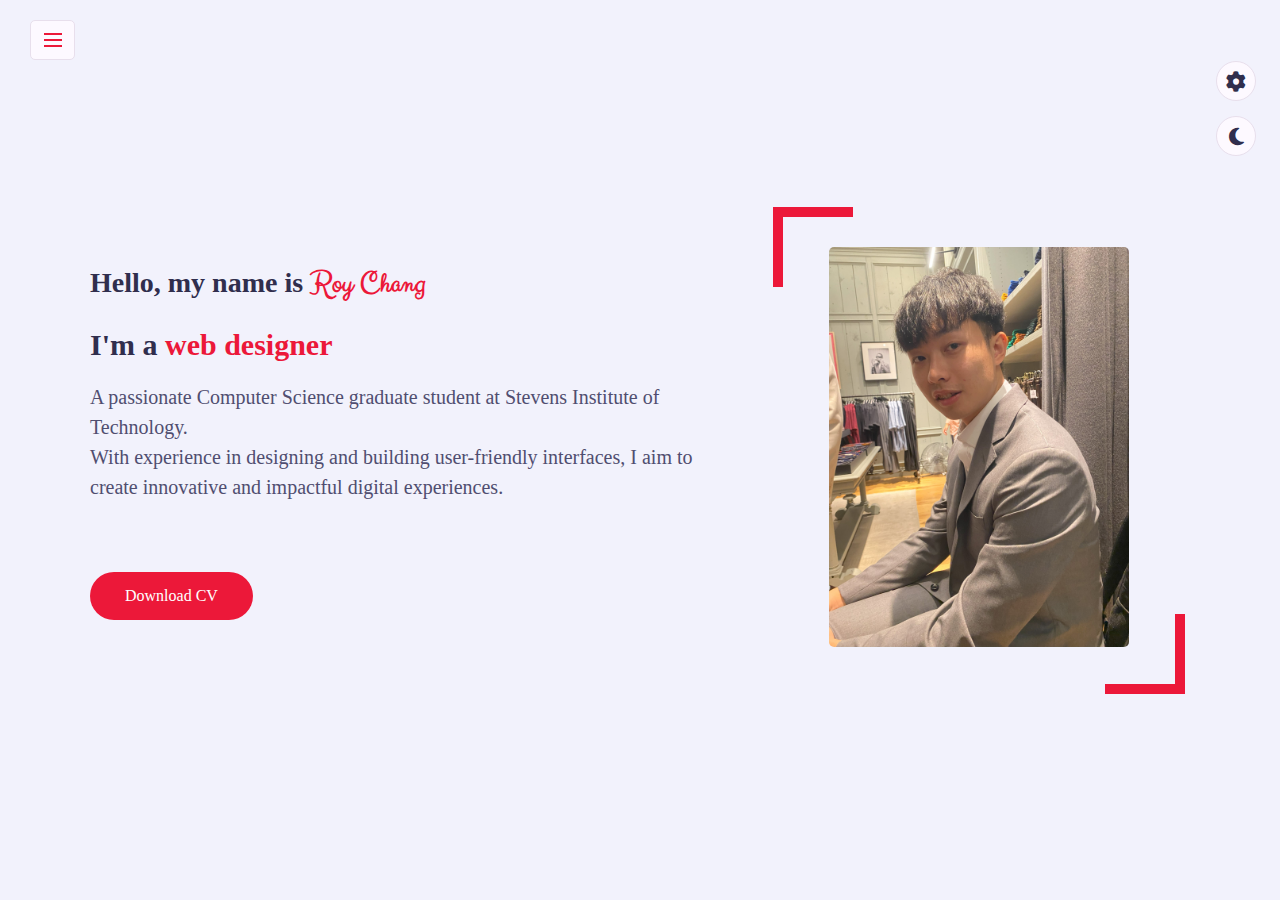
==== commit f44b1dde: "Add files via upload" ====
--- a/index.html
+++ b/index.html
@@ -3,16 +3,16 @@
     <!-- <i></i>的link -->
     <!-- ===== CSS Files ===== -->
     <link rel="stylesheet" href="https://cdnjs.cloudflare.com/ajax/libs/font-awesome/5.15.4/css/all.min.css">
-    <link rel="stylesheet" href="color-1.css">
-    <link rel="stylesheet" href="style.css">
-    <link rel="stylesheet" href="style-switcher.css">
+    <link rel="stylesheet" href="../css/color-1.css">
+    <link rel="stylesheet" href="../css/style.css">
+    <link rel="stylesheet" href="../css/style-switcher.css">
 
     <!-- ===== Style Switcher ===== -->
-    <link rel="stylesheet" href="color-1.css" class="alternate-style" title="color-1" disabled>
-    <link rel="stylesheet" href="color-2.css" class="alternate-style" title="color-2" disabled>
-    <link rel="stylesheet" href="color-3.css" class="alternate-style" title="color-3" disabled>
-    <link rel="stylesheet" href="color-4.css" class="alternate-style" title="color-4" disabled>
-    <link rel="stylesheet" href="color-5.css" class="alternate-style" title="color-5" disabled>
+    <link rel="stylesheet" href="../css/color-1.css" class="alternate-style" title="color-1" disabled>
+    <link rel="stylesheet" href="../css/color-2.css" class="alternate-style" title="color-2" disabled>
+    <link rel="stylesheet" href="../css/color-3.css" class="alternate-style" title="color-3" disabled>
+    <link rel="stylesheet" href="../css/color-4.css" class="alternate-style" title="color-4" disabled>
+    <link rel="stylesheet" href="../css/color-5.css" class="alternate-style" title="color-5" disabled>
 
     <!-- Boxicons icon -->
     <link href="https://unpkg.com/boxicons@2.1.4/css/boxicons.min.css" rel="stylesheet">
@@ -65,10 +65,10 @@
                                 A passionate Computer Science graduate student at Stevens Institute of Technology.
                                 <br>With experience in designing and building user-friendly interfaces, I aim to create innovative and impactful digital experiences.
                             </p>
-                            <a href="/CV/Jiarong-Chang-Resume.pdf" class="btn">Download CV</a>
+                            <a href="../CV/Jiarong-Chang-Resume.pdf" class="btn">Download CV</a>
                         </div>
                         <div class="home-img">
-                            <img src="/img/IMG_2888.jpg" alt="">
+                            <img src="../img/IMG_2888.jpg" alt="">
                         </div>
                     </div>
                 </div>
@@ -143,59 +143,59 @@
                                     <h3 class="title">My Skills</h3>
                                     <div class="row padd-15">
                                         <div class="skill-img">
-                                            <img src="img/html.png">
+                                            <img src="../img/html.png">
                                             <span>HTML</span>
                                         </div>
                                         <div class="skill-img">
-                                            <img src="img/css-3.png">
+                                            <img src="../img/css-3.png">
                                             <span>CSS</span>
                                         </div>
                                         <div class="skill-img">
-                                            <img src="img/js.png">
+                                            <img src="../img/js.png">
                                             <span>JavaScript</span>
                                         </div>
                                         <div class="skill-img">
-                                            <img src="img/python.png">
+                                            <img src="../img/python.png">
                                             <span>Python</span>
                                         </div>
                                         <div class="skill-img">
-                                            <img src="img/figma.png">
+                                            <img src="../img/figma.png">
                                             <span>Figma</span>
                                         </div>
                                         <div class="skill-img">
-                                            <img src="img/java.png">
+                                            <img src="../img/java.png">
                                             <span>Java</span>
                                         </div>
                                         <div class="skill-img">
-                                            <img src="img/mysql.png">
+                                            <img src="../img/mysql.png">
                                             <span>MySQL</span>
                                         </div>
                                         <div class="skill-img">
-                                            <img src="img/mongodb.png">
+                                            <img src="../img/mongodb.png">
                                             <span>MongoDB</span>
                                         </div>
                                         <div class="skill-img">
-                                            <img src="img/PostgreSQL.png">
+                                            <img src="../img/PostgreSQL.png">
                                             <span>PostgreSQL</span>
                                         </div>
                                         <div class="skill-img">
-                                            <img src="img/SQLite.png">
+                                            <img src="../img/SQLite.png">
                                             <span>SQLite</span>
                                         </div>
                                         <div class="skill-img">
-                                            <img src="img/flask.png">
+                                            <img src="../img/flask.png">
                                             <span>Flask</span>
                                         </div>
                                         <div class="skill-img">
-                                            <img src="img/android studio.png">
+                                            <img src="../img/android studio.png">
                                             <span>Android Studio</span>
                                         </div>
                                         <div class="skill-img">
-                                            <img src="img/R.png">
+                                            <img src="../img/R.png">
                                             <span>R</span>
                                         </div>
                                         <div class="skill-img">
-                                            <img src="img/vscode.png">
+                                            <img src="../img/vscode.png">
                                             <span>VS Code</span>
                                         </div>
                                     </div>
@@ -217,7 +217,7 @@
                     </div>
                     <div class="row">
                         <div class="project-item">
-                            <img src="/img/VolleyballHome.jpg" class="padd-15">
+                            <img src="../img/VolleyballHome.jpg" class="padd-15">
                         </div>
                         <div class="project-content">
                           <div class="project-heading padd-15">
@@ -249,7 +249,7 @@
                           </div>
                           <div class="project-button padd-15">
                             <button class="demo-btn" 
-                            data-media='["video/VolleyballTraining.mp4", "video/VolleyballStrategic.mp4"]'
+                            data-media='["../video/VolleyballTraining.mp4", "../video/VolleyballStrategic.mp4"]'
                             data-descriptions='["We use MediaPipe 2D skeleton technology, leveraging the angles between each joint to capture the accuracy of each movement and calculate the number of repetitions for each action.", 
                                                 "Tactical Board Design: Enables users to document their strategies and collaborate with teammates on tactical planning"]'>
                                 Demo
@@ -260,7 +260,7 @@
                 
                       <div class="row">
                         <div class="project-item">
-                            <img src="/img/gas system.png" class="padd-15">
+                            <img src="..//img/gas system.png" class="padd-15">
                         </div>
                         <div class="project-content">
                           <div class="project-heading padd-15">
@@ -286,7 +286,7 @@
                           </div>
                           <div class="project-button padd-15">
                             <button class="demo-btn" 
-                            data-media='["video/新增客戶_15s.mp4", "video/查詢-匯出_15s.mp4", "video/刪除客戶_1.5倍.mp4", "video/新增_匯出來電紀錄_2倍.mp4", "video/預測叫貨_篩選匯出_2倍.mp4"]'
+                            data-media='["../video/新增客戶_15s.mp4", "../video/查詢-匯出_15s.mp4", "../video/刪除客戶_1.5倍.mp4", "../video/新增_匯出來電紀錄_2倍.mp4", "../video/預測叫貨_篩選匯出_2倍.mp4"]'
                             data-descriptions='["Add Customer",
                                                 "Customer Inquiry and Export CSV File",
                                                 "Customer Deletion from the System", 
@@ -300,7 +300,7 @@
 
                       <div class="row">
                         <div class="project-item">
-                            <img src="/img/Sunny_Travel.jpg" class="padd-15">
+                            <img src="..//img/Sunny_Travel.jpg" class="padd-15">
                         </div>
                         <div class="project-content">
                           <div class="project-heading padd-15">
@@ -329,17 +329,17 @@
                           </div>
                           <div class="project-button padd-15">
                             <button class="demo-btn" 
-                            data-media='["img/會員註冊1.jpg", 
-                                         "img/會員註冊2.jpg", 
-                                         "img/會員登入3.jpg", 
-                                         "img/首頁4.jpg", 
-                                         "img/紅利查詢5.jpg", 
-                                         "img/結帳6.jpg", 
-                                         "img/結帳7.jpg", 
-                                         "img/結帳8.jpg", 
-                                         "img/收藏9.jpg", 
-                                         "img/花蓮住宿10.jpg", 
-                                         "img/反詐騙須知11.jpg"]'
+                            data-media='["../img/會員註冊1.jpg", 
+                                         "../img/會員註冊2.jpg", 
+                                         "../img/會員登入3.jpg", 
+                                         "../img/首頁4.jpg", 
+                                         "../img/紅利查詢5.jpg", 
+                                         "../img/結帳6.jpg", 
+                                         "../img/結帳7.jpg", 
+                                         "../img/結帳8.jpg", 
+                                         "../img/收藏9.jpg", 
+                                         "../img/花蓮住宿10.jpg", 
+                                         "../img/反詐騙須知11.jpg"]'
                             data-descriptions='["Member Registration",
                                                 "Registration Successful",
                                                 "Member Login",
@@ -378,12 +378,12 @@
                         <div class="awards-item padd-15 awards-item-img1">
                             <div class="awards-item-inner shadow-dark">
                                 <div class="awards-img">
-                                    <img src="img/innoserve.jpg" alt="" class="img1">
+                                    <img src="../img/innoserve.jpg" alt="" class="img1">
                                     <div class="awards-info-box">
                                         <h3>【International ICT Innovative Services Awards 2022】</h3>
                                         <p>Represented Soochow University and advanced to the national finals.</p>
                                         <i class='bx bxs-purchase-tag demo-btn'
-                                        data-media='["/img/VolleyballHome.jpg", "img/VolleyballHome_Game.png", "img/innoserve.jpg", "img/project_3rd.png"]'
+                                        data-media='["../img/VolleyballHome.jpg", "../img/VolleyballHome_Game.png", "../img/innoserve.jpg", "../img/project_3rd.png"]'
                                         data-descriptions='["During Covid-19, we created an app called Volleyball Home to help people train their volleyball poses correctly.", 
                                                             "We use MediaPipe to track the movement of players. If the pose is correct, They get a point; otherwise, they do not receive a point", 
                                                             "Under the guidance of Professor Liu and the collaboration of four teammates, we advanced to the national finals!",
@@ -397,12 +397,12 @@
                         <div class="awards-item padd-15 awards-item-img1">
                             <div class="awards-item-inner shadow-dark">
                                 <div class="awards-img">
-                                    <img src="img/project_3rd.png" alt="" class="img1">
+                                    <img src="../img/project_3rd.png" alt="" class="img1">
                                     <div class="awards-info-box">
                                         <h3>【Soochow university project competition】</h3>
                                         <p>Achieved third place in the Soochow university competition.</p>
                                         <i class='bx bxs-purchase-tag demo-btn'
-                                        data-media='["/img/VolleyballHome.jpg", "img/VolleyballHome_Game.png", "img/innoserve.jpg", "img/project_3rd.png"]'
+                                        data-media='["../img/VolleyballHome.jpg", "../img/VolleyballHome_Game.png", "../img/innoserve.jpg", "../img/project_3rd.png"]'
                                         data-descriptions='["During Covid-19, we created an app called Volleyball Home to help people train their volleyball poses correctly.", 
                                                             "We use MediaPipe to track the movement of players. If the pose is correct, They get a point; otherwise, they do not receive a point", 
                                                             "Under the guidance of Professor Liu and the collaboration of four teammates, we advanced to the national finals!",
@@ -423,12 +423,12 @@
                         <div class="activity-item padd-15 activity-item-img1">
                             <div class="activity-item-inner shadow-dark">
                                 <div class="activity-img">
-                                    <img src="/img/2021大資盃.jpg" alt="" class="img1">
+                                    <img src="../img/2021大資盃.jpg" alt="" class="img1">
                                     <div class="activity-info-box">
                                         <h3>【Nationwide Collegiate Information Science Volleyball Competition】</h3>
                                         <p>Achieved second place</p>
                                         <i class='bx bxs-purchase-tag demo-btn'
-                                        data-media='["img/2021大資盃.jpg"]'
+                                        data-media='["../img/2021大資盃.jpg"]'
                                         data-descriptions='["2021 National Collegiate Information Science Volleyball Competition – Second Place"]'></i>
                                     </div>
                                 </div>
@@ -439,12 +439,12 @@
                         <div class="activity-item padd-15 activity-item-img1">
                             <div class="activity-item-inner shadow-dark">
                                 <div class="activity-img">
-                                    <img src="/img/2021北資盃.jpg" alt="" class="img2">
+                                    <img src="../img/2021北資盃.jpg" alt="" class="img2">
                                     <div class="activity-info-box">
                                         <h3>【Northern University Information Science Volleyball Competition】</h3>
                                         <p>Achieved third place</p>
                                         <i class='bx bxs-purchase-tag demo-btn'
-                                        data-media='["img/2021北資盃.jpg"]'
+                                        data-media='["../img/2021北資盃.jpg"]'
                                         data-descriptions='["2021 Northern University Information Science Volleyball Competition – Third Place"]'></i>
                                     </div>
                                 </div>
@@ -455,12 +455,12 @@
                         <div class="activity-item padd-15 activity-item-img1">
                             <div class="activity-item-inner shadow-dark">
                                 <div class="activity-img">
-                                    <img src="/img/商管盃.jpg" alt="" class="img3">
+                                    <img src="../img/商管盃.jpg" alt="" class="img3">
                                     <div class="activity-info-box">
                                         <h3>【Nationwide Business Management Volleyball Competition】</h3>
                                         <p>Achieved second place</p>
                                         <i class='bx bxs-purchase-tag demo-btn'
-                                        data-media='["/img/商管盃.jpg"]'
+                                        data-media='["../img/商管盃.jpg"]'
                                         data-descriptions='["2022 National Business Management Volleyball Competition – Second Place"]'></i>
                                     </div>
                                 </div>
@@ -594,7 +594,7 @@
     <!-- ===== Style Switcher End ===== -->
     <!-- ===== JS Files ===== -->
     <script src="https://cdnjs.cloudflare.com/ajax/libs/typed.js/2.1.0/typed.umd.js" integrity="sha512-+2pW8xXU/rNr7VS+H62aqapfRpqFwnSQh9ap6THjsm41AxgA0MhFRtfrABS+Lx2KHJn82UOrnBKhjZOXpom2LQ==" crossorigin="anonymous" referrerpolicy="no-referrer"></script>
-    <script src="script.js"></script>
-    <script src="style-switcher.js"></script>
+    <script src="../js/script.js"></script>
+    <script src="../js/style-switcher.js"></script>
 </body>
 </html>
--- a/css/color-1.css
+++ b/css/color-1.css
@@ -0,0 +1,3 @@
+:root{
+    --skin-color:#ec1839;
+}--- a/css/style.css
+++ b/css/style.css
@@ -0,0 +1,899 @@
+@import url('https://fonts.googleapis.com/css2?family=Clicker+Script&family=Poppins:wght@200;300;400;700&display=swap');
+:root{
+    --bg-black-900:#f2f2fc;
+    --bg-black-100:#fdf9ff;
+    --bg-black-50: #e8dfec;
+    --text-black-900: #302e4d;
+    --text-black-700: #504e70;
+    --bg-black-0: rgba(0, 0, 0, 0.1);
+}
+body.dark{
+    --bg-black-900:#151515;
+    --bg-black-100:#222222;
+    --bg-black-50: #393939;
+    --text-black-900: #ffffff;
+    --text-black-700: #e9e9e9;
+    --bg-black-0: rgba(255, 255, 255, 0.1);
+}
+body{
+    line-height: 1.5;
+    font-size: 16px;
+    font-family: 'Poppins' sans-serif;
+}
+*{
+    margin: 0;
+    padding: 0;
+    outline: none;          /* 去掉預設焦點輪廓 */
+    text-decoration: none;  /* 移除下劃線 */
+    box-sizing: border-box; /* 避免元素大小超出預期 */
+}
+::before, ::after{
+    box-sizing: border-box;
+}
+ul{
+    list-style: none;
+}
+.hidden{
+    display: none !important;
+}
+
+.section{
+    background-color: var(--bg-black-900);
+    min-height: 100vh;
+    display: block;
+    padding: 0 30px;
+    opacity: 1;              /* 0:完全透明; 1:完全不透明 */
+    position: fixed;
+    left: 270px;
+    top: 0;
+    right: 0;
+    bottom: 0;
+    z-index: 0;
+    overflow-y: auto;
+    overflow-x: hidden;
+    transition: all 0.3s ease;
+}
+.section.back-section{
+    z-index: 1;
+}
+.section.active{
+    z-index: 2;
+    opacity: 1;
+    animation: slideSection 1s ease;
+}
+@keyframes slideSection{
+    0%
+    {
+        transform: translateX(100%);
+    }
+    100%
+    {
+        transform: translateX(0%);
+    }
+}
+
+.padd-15{
+    padding-left: 15px;
+    padding-right: 15px;
+}
+.container{
+    max-width: 1100px;
+    width: 100%;
+    margin: auto;           /* 水平居中 */ 
+}
+.section .container{
+    padding-top: 60px;
+    padding-bottom: 70px;
+}
+.section-title{
+    flex: 0 0 100%;
+    max-width: 100%;
+    margin-bottom: 60px;
+}
+.section-title h2{
+    font-size: 40px;
+    color: var(--text-black-900);
+    font-weight: 700;
+    position: relative;
+}
+.section-title h2::before{
+    content: '';
+    height: 4px;
+    width: 50px;
+    background-color: var(--skin-color);
+    position: absolute;
+    top: 100%;
+    left: 0;
+}
+.section-title h2::after{
+    content: '';
+    height: 4px;
+    width: 25px;
+    background-color: var(--skin-color);
+    position: absolute;
+    top: 100%;
+    left: 0;
+    margin-top: 8px;
+}
+.row{
+    display: flex;
+    flex-wrap: wrap;
+    margin-left: -15px;
+    margin-right: -15px;
+    position: relative;
+}
+.btn{
+    font-size: 16px;
+    font-weight: 500;
+    padding: 12px 35px;
+    color: white;
+    border-radius: 40px;
+    display: inline-block;
+    white-space: nowrap;
+    background-color: var(--skin-color);
+    transition: all 0.3s ease;
+}
+.btn:hover{
+    transform: scale(1.05);
+}
+.shadow-dark{
+    box-shadow: 0 0 20px rgba(48, 46, 77, 0.15); /* 水平偏移 0 垂直偏移 0 模糊半徑 20px 顏色15%透明 */
+}
+/* aside */
+.aside{
+    width: 270px;
+    background: var(--bg-black-100);
+    position: fixed;            /* 位置固定(隨字內容長度固定) 不會隨滾動移動而移動 */
+    left: 0;                    /* 距離網頁左邊距離為0 */
+    top: 0;                     /* 距離網頁頂部距離為0 */
+    padding: 30px;
+    height: 100%;
+    border-right: 1px solid var(--bg-black-50);
+    display: flex;
+    justify-content: center;    /* 水平置中 */
+    align-items: center;        /* 垂直置中 */
+    z-index: 10;                /* 設定層級，z-index 的值越大，元素會越位於其他元素之上 */
+    transition: all 0.3s ease;
+}
+.aside .logo{
+    position: absolute;         /* 根據父元素(.aside)的定位 */
+    top: 50px;
+    font-size: 30px;
+    text-transform: capitalize; /* 第一字母大寫其他小寫 */
+}
+.aside .logo a{
+    color:var(--text-black-900);
+    font-weight: 700;
+    padding: 15px 20px;         /* 上下 左右距離 */
+    font-size: 30px;
+    letter-spacing: 5px;
+    position: relative;
+}
+.aside .logo a span{
+    font-family: 'Clicker Script', cursive; /* 如果 Clicker 不能加載 則用 cursive */
+    font-size: 40px;
+}
+.aside .logo a::before{
+    content: '';
+    position: absolute;
+    width: 20px;
+    height: 20px;
+    border-bottom: 5px solid var(--skin-color);
+    border-left: 5px solid var(--skin-color);
+    bottom: 0;
+    left: 0;
+}
+.aside .logo a::after{
+    content: '';
+    position: absolute;
+    width: 20px;
+    height: 20px;
+    border-top: 5px solid var(--skin-color);
+    border-right: 5px solid var(--skin-color);
+    top: 0;
+    right: 0;
+}
+.aside .nav-toggler{
+    height: 40px;
+    width: 45px;
+    border: 1px solid var(--bg-black-50);
+    cursor: pointer;
+    position: fixed;
+    left: 300px;
+    top: 20px;
+    border-radius: 5px;
+    background: var(--bg-black-100);
+    display: none;
+    align-items: center;
+    justify-content: center;
+    transition: all 0.3s ease ;
+}
+.aside .nav-toggler span{
+    height: 2px;
+    width: 18px;
+    background-color: var(--skin-color);
+    display: inline-block;
+    position: relative;
+}
+.aside .nav-toggler.open span{
+    background-color: transparent;
+}
+.aside .nav-toggler span::before{
+    content: '';
+    height: 2px;
+    width: 18px;
+    background: var(--skin-color);
+    position: absolute;
+    top: -6px;
+    left: 0;
+}
+.aside .nav-toggler.open span:before{
+    transform: rotate(45deg);
+    top: 0;
+}
+.aside .nav-toggler span::after{
+    content: '';
+    height: 2px;
+    width: 18px;
+    background: var(--skin-color);
+    position: absolute;
+    top: 6px;
+    left: 0;
+}
+.aside .nav-toggler.open span:after{
+    transform: rotate(-45deg);
+    top: 0;
+}
+.aside .nav{
+    margin-top: 50px;
+}
+.aside .nav li{
+    margin-bottom: 20px;
+    display: block;
+}
+.aside .nav li a{
+    font-size: 16px;
+    font-weight: 600;
+    display: block;
+    border-bottom: 1px solid var(--bg-black-50);
+    color: var(--text-black-900);
+    padding: 5px 15px;
+}
+.aside .nav li a.active{
+    color: var(--skin-color);
+}
+.aside .nav li a i{
+    margin-right: 15px;
+}
+.aside .social {
+    position: absolute;
+    bottom: 70px; /* 控制距離底部的距離 */
+    left: 50%;
+    transform: translateX(-50%); /* 讓它水平置中 */
+    display: flex;
+    gap: 15px; /* 圖標之間的間距 */
+}
+.aside .social a {
+    font-size: 24px;
+    color: var(--text-black-900);
+    border: 2px solid var(--text-black-900);
+    width: 40px;
+    height: 40px;
+    line-height: 38px;
+    display: inline-block;
+    text-align: center;
+    border-radius: 50%;
+    transition: 0.3s ease;
+}
+.aside .social a:hover
+{
+    transform: scale(1.2)translateY(-10px);
+    color: var(--skin-color);
+    border: 2px solid var(--skin-color);
+}
+.aside .copyright
+{
+    position: absolute;
+    bottom: 10px; /* 控制距離底部的距離 */
+    left: 50%;
+    transform: translateX(-50%); /* 讓它水平置中 */
+    color: var(--text-black-900);
+}
+
+
+/* home */
+.home{
+    min-height: 100vh;
+    display: flex;
+    color: var(--text-black-900);
+}
+.home .home-info{
+    flex: 0 0 60%;
+    max-width: 60%;
+}
+h3.hello{
+    font-size: 28px;
+    margin: 15px 0;
+}
+h3.hello span{
+    font-family: 'Clicker Script', cursive;
+    font-size: 30px;
+    font-weight: 700;
+    color: var(--skin-color);
+}
+h3.my-profession{
+    font-size: 30px;
+    margin: 15px 0;
+}
+.typing
+{
+    color: var(--skin-color);
+}
+.home-info p{
+    margin-bottom: 70px;
+    font-size: 20px;
+    color: var(--text-black-700);
+}
+.home .home-img{
+    flex: 0 0 40%;
+    max-width: 40%;
+    text-align: center;
+    position: relative;
+}
+.home-img::after{
+    content: '';
+    position: absolute;
+    height: 80px;
+    width: 80px;
+    border-bottom: 10px solid var(--skin-color);
+    border-right: 10px solid var(--skin-color);
+    right: 20px;
+    bottom: -40px;
+}
+.home-img::before{
+    content: '';
+    position: absolute;
+    height: 80px;
+    width: 80px;
+    border-top: 10px solid var(--skin-color);
+    border-left: 10px solid var(--skin-color);
+    left: 20px;
+    top: -40px;
+}
+.home .home-img img{
+    margin: auto;
+    border-radius: 5px;
+    height: 400px;
+}
+/* About */
+.about .about-content{
+    flex: 0 0 100%;     /* 父容器的100%寬度 */
+    max-width: 100%;
+    justify-content: center;
+    
+}
+.about .about-content .about-text
+{
+    color: var(--text-black-700);
+}
+.about .about-content .personal-info
+{
+    color: var(--text-black-700);
+}
+.about .about-content .personal-info .hire-me
+{
+    margin-top: 15px;
+}
+
+.about .about-content .skills .row {
+    display: flex;
+    flex-wrap: wrap; /* 確保內容不會超出 */
+}
+.about .about-content .skills .skill-img {
+    display: flex;
+    flex-direction: column; /* 讓內容垂直排列 */
+    align-items: center; /* 讓圖片和文字水平置中 */
+    background-color: var(--bg-black-100);
+    padding-top: 10px;
+    border-radius: 10px;
+    width: 95px;
+    margin-right: 10px;
+    margin-bottom: 10px;
+}
+
+.about .about-content .skills .skill-img img {
+    width: 30px; /* 調整圖片大小 */
+    height: auto;
+}
+
+.about .about-content .skills .skill-img span {
+    margin-top: 5px; /* 增加與圖片的距離 */
+    font-size: 13px;
+    font-weight: 700;
+    color: var(--text-black-900);
+}
+
+.about .about-content .education,
+.about .about-content .skills{
+    flex: 0 0 50%;
+    max-width: 50%;
+    margin-top: 30px;
+}
+.about .about-content h3.title{
+    font-size: 24px;
+    margin-bottom: 30px;
+    font-weight: 700;
+    color: var(--text-black-700);
+}
+.about .about-content .timeline-box{
+    flex: 0 0 100%;
+    max-width: 100%;
+}
+.about .about-content .timeline{
+    background-color: var(--bg-black-100);
+    padding: 19px 15px;
+    border: 1px solid var(--bg-black-50);
+    border-radius: 10px;
+    width: 100%;
+    position: relative;
+}
+.about .about-content .timeline .timeline-item{
+    position: relative;
+    padding-left: 37px;
+    padding-bottom: 50px;
+}
+.about .about-content .timeline .timeline-item:last-child{
+    padding-bottom: 0;      /* 最後一個子元素的padding-bottom 設為 0 */
+}
+.about .about-content .timeline .timeline-item::before{
+    content: '';
+    width: 1px;
+    position: absolute;
+    height: 100%;
+    left: 7px;
+    top: 0;
+    background-color: var(--skin-color);
+}
+.about .about-content .timeline .circle-dot{
+    position: absolute;
+    left: 0;
+    top: 0;
+    height: 15px;
+    width: 15px;
+    border-radius: 50%;
+    background-color: var(--skin-color);
+}
+.about .about-content .timeline .timeline-date{
+    font-weight: 400;
+    font-size: 14px;
+    margin-bottom: 12px;
+    color: var(--text-black-700);
+}
+.about .about-content .timeline .timeline-date .fa{
+    margin-right: 5px;
+}
+.about .about-content .timeline .timeline-title{
+    font-weight: 700;
+    font-size: 18px;
+    margin-bottom: 15px;
+    text-transform: capitalize;
+    color: var(--text-black-900);
+}
+.about .about-content .timeline .timeline-text{
+    line-height: 25px;
+    font-size: 16px;
+    text-align: justify;
+    color: var(--text-black-700);
+}
+
+/* projects */
+.project .row {
+    display: flex;
+    flex-wrap: nowrap; /* 確保不會換行 */
+    justify-content: space-between; /* 讓兩個元素平分空間 */
+    align-items: stretch; /* 垂直置中對齊 */
+    margin-bottom: 50px;
+}
+
+.project-item {
+    flex: 0 0 50%;
+    max-width: 50%;
+    display: flex;
+    align-items: center;
+    justify-content: center;
+    padding: 0.5%;
+    border-radius: 10px;
+    background-color: var(--bg-black-100);
+}
+
+.project-item img {
+    max-width: 100%;
+    border-radius: 10px;
+    padding: 0;
+}
+
+.project-content
+{   
+    padding-left: 50px;
+}
+
+.project-content .project-heading h1 {
+    font-weight: 700;
+    font-size: 30px;
+    margin-bottom: 15px;
+    color: var(--text-black-900);
+}
+
+.project-content .project-technology {
+    display: flex;
+    flex-wrap: wrap; /* 避免太多項目超出範圍 (避免字過多換行) */
+    gap: 5px; /* 讓每個技術標籤有間隔 */
+    color: var(--text-black-900);
+}
+
+.project-content .project-technology .project-tool
+{
+    display: flex;
+    margin-right: 2%;
+    background-color: var(--bg-black-0);
+    border-radius: 20px;
+    padding: 5px 5px;
+}
+
+.project-content .project-technology span {
+    font-weight: 400;
+    font-size: 15px;
+    color: var(--text-black-900);
+}
+
+.project-content .project-text p {
+    font-size: 18px;
+    line-height: 28px;
+    color: var(--text-black-700);
+    margin: 15px 0px;
+}
+
+.project-content .project-button {
+    display: flex;
+    align-items: center;
+}
+
+.project-content .project-button button {
+    background-color: rgb(37, 99, 235);
+    color: white;
+    padding: 10px 15px;
+    border-radius: 5px;
+    width: auto;
+    font-weight: 700;
+    font-size: 15px;
+    cursor: pointer;
+    transition: all 0.3s ease;
+}
+
+.project-content .project-button button:hover {
+    transform: scale(1.1);
+}
+
+/* 讓 .modal 充滿整個畫面，並置中內容 */
+.modal {
+    display: none;
+    align-items: center;
+    justify-content: center;
+    position: fixed;
+    z-index: 1000;
+    left: 0;
+    top: 0;
+    width: 100%;
+    height: 100%;
+    background-color: rgba(0, 0, 0, 0.6);
+}
+
+/* 確保 modal-content 在 modal 中置中 */
+.modal-content {
+    position: relative;
+    background-color: rgba(0, 0, 0, 0.9);
+    padding: 10px;
+    border-radius: 40px;
+    display: flex;
+    flex-direction: column;
+    align-items: center;
+    justify-content: center;
+}
+.modal-content .modal-video {
+    border-radius: 40px;
+    width: 50vw;
+    max-width: 80vw; /* 讓影片適應視窗 */
+    max-height: 80vh; /* 限制影片最大高度 */
+}
+.modal-content .modal-image
+{
+    border-radius: 40px;
+    width: 40vw;
+    max-width: 80vw; /* 讓影片適應視窗 */
+    max-height: 80vh; /* 限制影片最大高度 */
+}
+.modal-content .modal-description-container
+{
+    display: flex;
+    justify-content: center;
+    align-items: center;
+    max-width: 80%;
+}
+.modal-content .modal-description-container .modal-description
+{
+    font-size: 20px;
+    color: rgba(255, 255, 255, 0.963);
+    text-align: center;
+    word-wrap: break-word;
+    overflow-wrap: break-word;
+    max-width: 40vw;
+    margin-top: 10px;
+}
+
+/* 設置左箭頭 */
+.modal-arrow-left {
+    position: absolute;
+    left: 20px; /* 靠近左邊 */
+    top: 50%;
+    transform: translateY(-50%); /* 讓箭頭垂直置中 */
+    font-size: 50px;
+    color: white;
+    cursor: pointer;
+    z-index: 10; /* 確保箭頭顯示在最上層 */
+}
+
+/* 設置右箭頭 */
+.modal-arrow-right {
+    position: absolute;
+    right: 20px; /* 靠近右邊 */
+    top: 50%;
+    transform: translateY(-50%);
+    font-size: 50px;
+    color: white;
+    cursor: pointer;
+    z-index: 10;
+}
+
+/* awards */
+.awards .container{
+    padding-bottom: 40px;
+}
+.awards .activity-heading,
+.awards .awards-heading{
+    flex: 0 0 100%;
+    max-width: 100%;
+    margin-bottom: 40px;
+}
+.awards .container .section-title-activity{
+    margin-top: 100px;
+}
+.awards .activity-heading h2,
+.awards .awards-heading h2{
+    color: var(--text-black-900);
+    font-weight: 500;
+}
+.awards .activity-item,
+.awards .awards-item{
+    width: 400px;
+    margin-bottom: 30px;
+}
+.awards .activity-item-inner,
+.awards .awards-item-inner{
+    position: relative;
+    border: 6px solid var(--bg-black-100);
+    border-radius: 10px;
+    overflow: hidden;
+}
+.awards .activity-item-inner .activity-img img,
+.awards .awards-item-inner .awards-img img{
+    width: 100%;
+    height: 100%;
+    display: block; /* 去除多餘間隙 */
+}
+.awards .activity-item-inner .activity-img .activity-info-box,
+.awards .awards-item-inner .awards-img .awards-info-box
+{
+    position: absolute;
+    bottom: 0;
+    left: 0;
+    width: 100%;
+    background: rgba(255, 255, 255, 0.9);
+    color: #333;
+    padding: 15px;
+    box-sizing: border-box;
+    opacity: 0;
+    transform: translateY(20px);
+    transition: opacity 0.3s ease, transform 0.3s ease;
+}
+.awards .activity-item-inner:hover .activity-info-box,
+.awards .awards-item-inner:hover .awards-info-box
+{
+    opacity: 1;
+    transform: translateY(0);
+}
+.awards .activity-item-inner .activity-img .activity-info-box h3,
+.awards .awards-item-inner .awards-img .awards-info-box h3
+{
+    text-align: center;
+}
+.awards .activity-item-inner .activity-img .activity-info-box p,
+.awards .awards-item-inner .awards-img .awards-info-box p
+{
+    text-align: center;
+}
+.awards .activity-item-inner .activity-img .activity-info-box i,
+.awards .awards-item-inner .awards-img .awards-info-box i
+{
+    position: absolute;
+    right: 1px;
+    top: 1px;
+    font-size: 30px;
+    cursor: pointer;
+}
+
+/* contact */
+.contact-title{
+    color: var(--skin-color);
+    text-align: center;
+    font-size: 25px;
+    margin-bottom: 60px;
+}
+.contact-sub-title{
+    color: var(--text-black-900);
+    text-align: center;
+    font-size: 15px;
+    margin-bottom: 60px;
+}
+.contact .contact-info-item{
+    flex: 0 0 33.33%;
+    max-width: 33.33%;
+    text-align: center;
+    margin-bottom: 60px;
+}
+.contact .contact-info-item .icon{
+    display: inline-block;
+}
+.contact .contact-info-item .icon .fa{
+    font-size: 25px;
+    color: var(--skin-color);
+}
+.contact .contact-info-item h4{
+    font-size: 18px;
+    font-weight: 700;
+    color: var(--text-black-900);
+    text-transform: capitalize;
+    margin: 15px 0 5px;
+}
+.contact .contact-info-item p{
+    font-size: 16px;
+    line-height: 25px;
+    color: var(--text-black-700);
+    font-weight: 400;
+}
+.contact .contact-form{
+    flex: 0 0 100%;
+    max-width: 100%;
+}
+.contact .contact-form .col-6{
+    flex: 0 0 50%;
+    max-width: 50%;
+}
+.contact .contact-form .col-12{
+    flex: 0 0 100%;
+    max-width: 100%;
+}
+.contact .contact-form .form-item{
+    margin-bottom: 30px;
+}
+.contact .contact-form .form-item .form-control{
+    width: 100%;
+    height: 50px;
+    border-radius: 25px;
+    background-color: var(--bg-black-100);
+    border: 1px solid var(--bg-black-50);
+    padding: 10px 25px;
+    font-size: 16px;
+    color: var(--text-black-700);
+    transition: all 0.3s ease;
+}
+.contact .contact-form .form-item .form-control:focus{
+    box-shadow: 0 0 20px rgba(48, 46, 77, 0.15);
+}
+.contact .contact-form .form-item textarea.form-control{
+    height: 140px;
+}
+.contact .contact-form .btn{
+    height: 50px;
+    padding: 0 50px;
+}
+
+
+@media (max-width:1435px){  /* 寬度小於1200px時，做以下事情 */
+    .section .container
+    {
+        padding-top: 70px;
+    }
+    .aside{
+        left: -270px;       /* 隱藏side bar */
+    }
+    .aside.open{
+        left: 0;
+    }
+    .aside .nav-toggler{
+        display: flex;
+        left: 30px;
+    }
+    .aside .nav-toggler.open{
+        left: 300px;
+    }
+    .section
+    {
+        left: 0;
+    }
+    .section.open{
+        left: 270px;
+    }
+    .about .about-content .personal-info .info-item p span{
+        display: block;     /* 換行 */
+        margin-left: 0;
+    }
+}
+
+@media (max-width:1150px){
+    
+    .project .row
+    {
+        /* display: flex; */
+        flex-direction: column;
+        align-items: center;
+    }
+    .project .project-content,
+    .project .project-item
+    {
+        flex: 0 0 100%;
+        max-width: 90%;
+    }
+    .project .project-content
+    {
+        padding-top: 20px;
+        padding-left: 0px;
+    }
+    
+    .project .project-button
+    {
+        margin-bottom: 30px;
+    }
+    .project .section-title {
+        display: flex;
+        justify-content: flex-start; /* 保持標題靠左 */
+        width: 100%; /* 確保標題區域不變 */
+    }
+    
+}
+
+@media (max-width:985px){
+    
+    .contact .contact-info-item{
+        flex: 0 0 50%;
+        max-width: 50%;
+    }
+    .home .home-info{
+        flex: 0 0 100%;
+        max-width: 100%;
+    }
+    .home .home-img{
+        display: none;
+    }
+}
+
+@media (max-width:767px){
+    .contact .contact-form .col-6,
+    .contact .contact-info-item,
+    .portfolio .portfolio-item,
+    .about .about-content .education,
+    .about .about-content .skills,
+    .about .about-content .personal-info{
+        flex: 0 0 100%;
+        max-width: 100%;
+    }
+}--- a/css/style-switcher.css
+++ b/css/style-switcher.css
@@ -0,0 +1,74 @@
+.style-switcher{
+    position: fixed;
+    right: 0;
+    top: 60px;
+    padding: 15px;
+    width: 200px;
+    border: 1px solid var(--bg-black-50);
+    background-color: var(--bg-black-100);
+    z-index: 101;
+    border-radius: 5px;
+    transition: all 0.3s ease;
+    transform: translateX(100%);
+}
+.style-switcher.open{
+    transform: translateX(-25px);
+}
+.style-switcher .s-icon{
+    position: absolute;
+    height: 40px;
+    width: 40px;
+    text-align: center;
+    font-size: 20px;
+    background-color: var(--bg-black-100);
+    color: var(--text-black-900);
+    right: 100%;
+    border: 1px solid var(--bg-black-50);
+    margin-right: 25px;
+    cursor: pointer;
+    transition: all 0.3s ease;
+    border-radius: 50%;
+}
+.style-switcher .s-icon i{
+    line-height: 40px;
+}
+.style-switcher .style-switcher-toggler{
+    top: 0;
+}
+.style-switcher .day-night{
+    top: 55px;
+}
+.style-switcher h4{
+    margin:  0 0 10px;
+    color: var(--text-black-700);
+    font-size: 16px;
+    font-weight: 600;
+    text-transform: capitalize;
+}
+.style-switcher .colors{
+    display: flex;
+    flex-wrap: wrap;
+    justify-content: space-between;
+}
+.style-switcher .colors span{
+    display: inline-block;
+    height: 30px;
+    width: 30px;
+    border-radius: 50%;
+    border: 1px solid red;
+}
+.style-switcher .color-1{
+    background: #ec1839;
+}
+.style-switcher .color-2{
+    background: #fa5b0f;
+}
+.style-switcher .color-3{
+    background: #37b182;
+}
+.style-switcher .color-4{
+    background: #1854b4;
+}
+.style-switcher .color-5{
+    background: #f021b2;
+}--- a/css/color-1.css
+++ b/css/color-1.css
@@ -0,0 +1,3 @@
+:root{
+    --skin-color:#ec1839;
+}--- a/css/color-2.css
+++ b/css/color-2.css
@@ -0,0 +1,3 @@
+:root{
+    --skin-color:#fa5b0f;
+}--- a/css/color-3.css
+++ b/css/color-3.css
@@ -0,0 +1,3 @@
+:root{
+    --skin-color:#37b182;
+}--- a/css/color-4.css
+++ b/css/color-4.css
@@ -0,0 +1,4 @@
+:root
+{
+    --skin-color:#1854b4;
+}--- a/css/color-5.css
+++ b/css/color-5.css
@@ -0,0 +1,3 @@
+:root{
+    --skin-color:#f021b2;
+}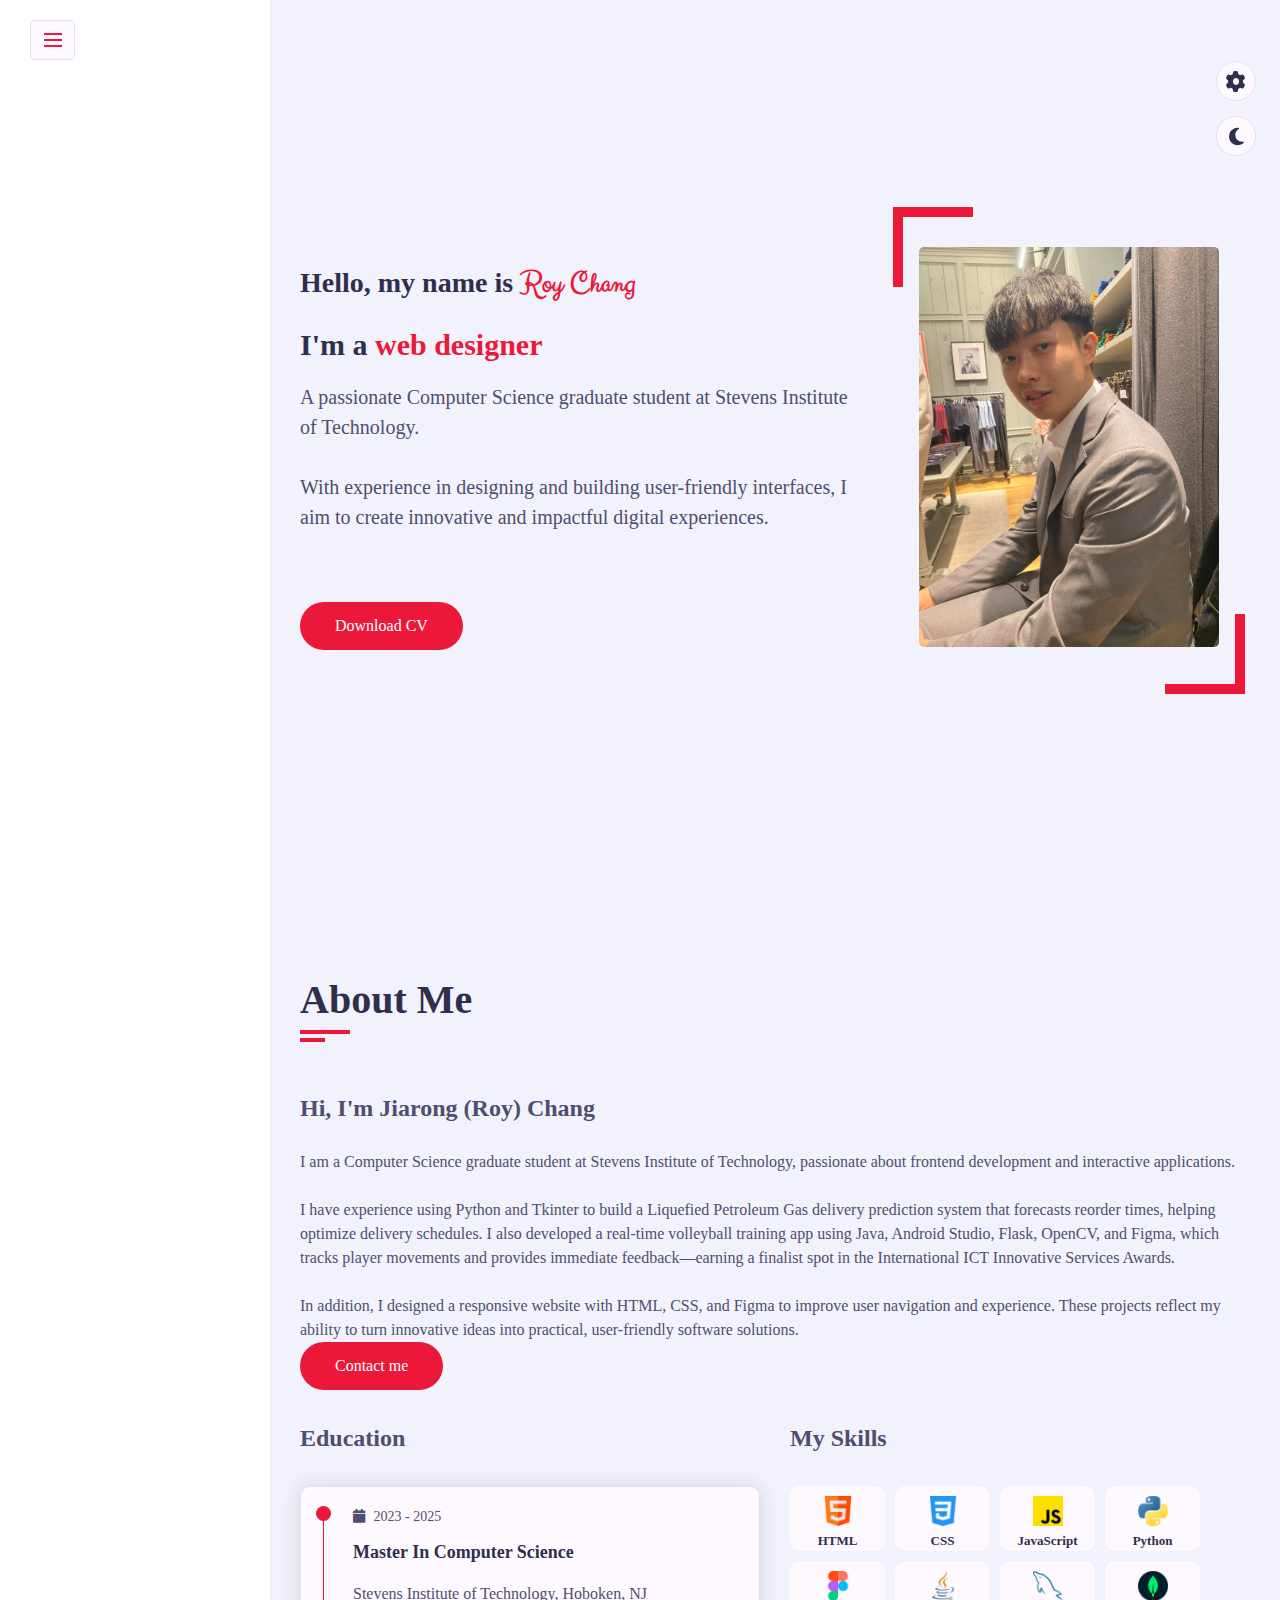
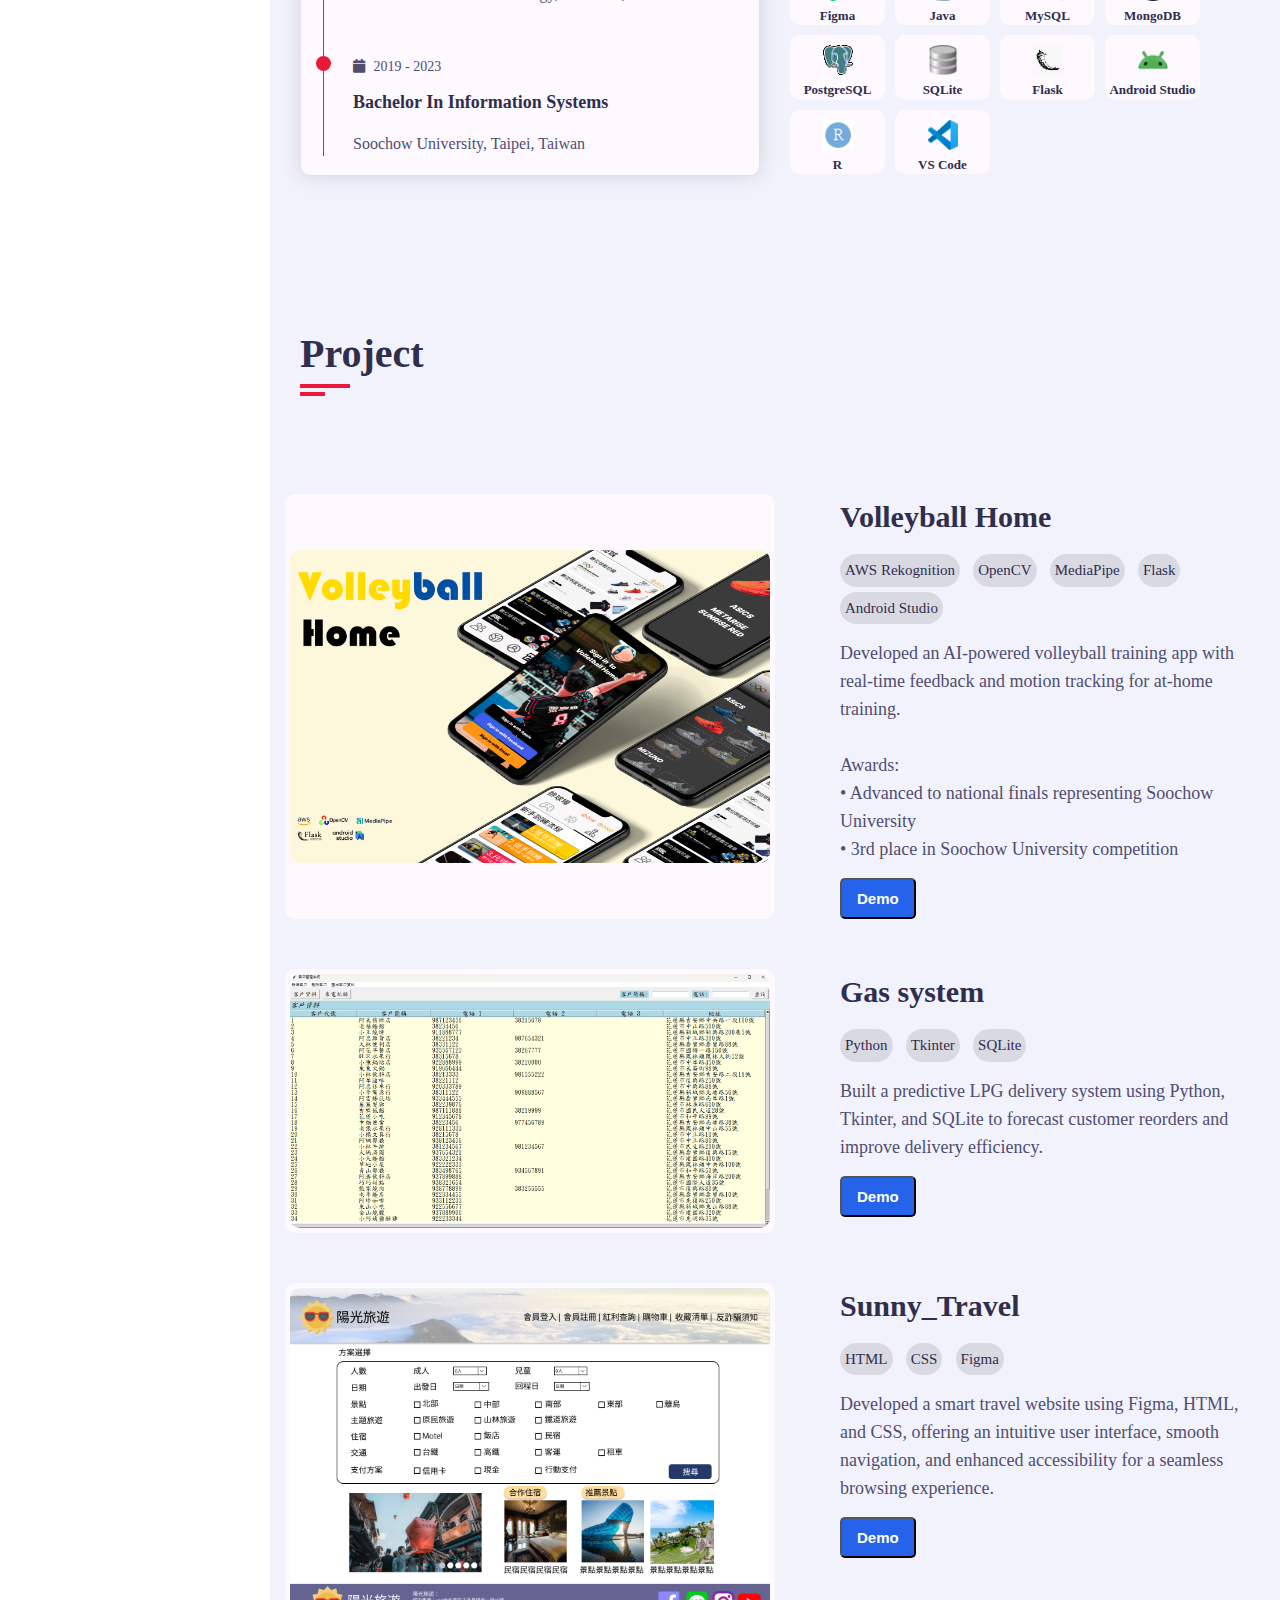
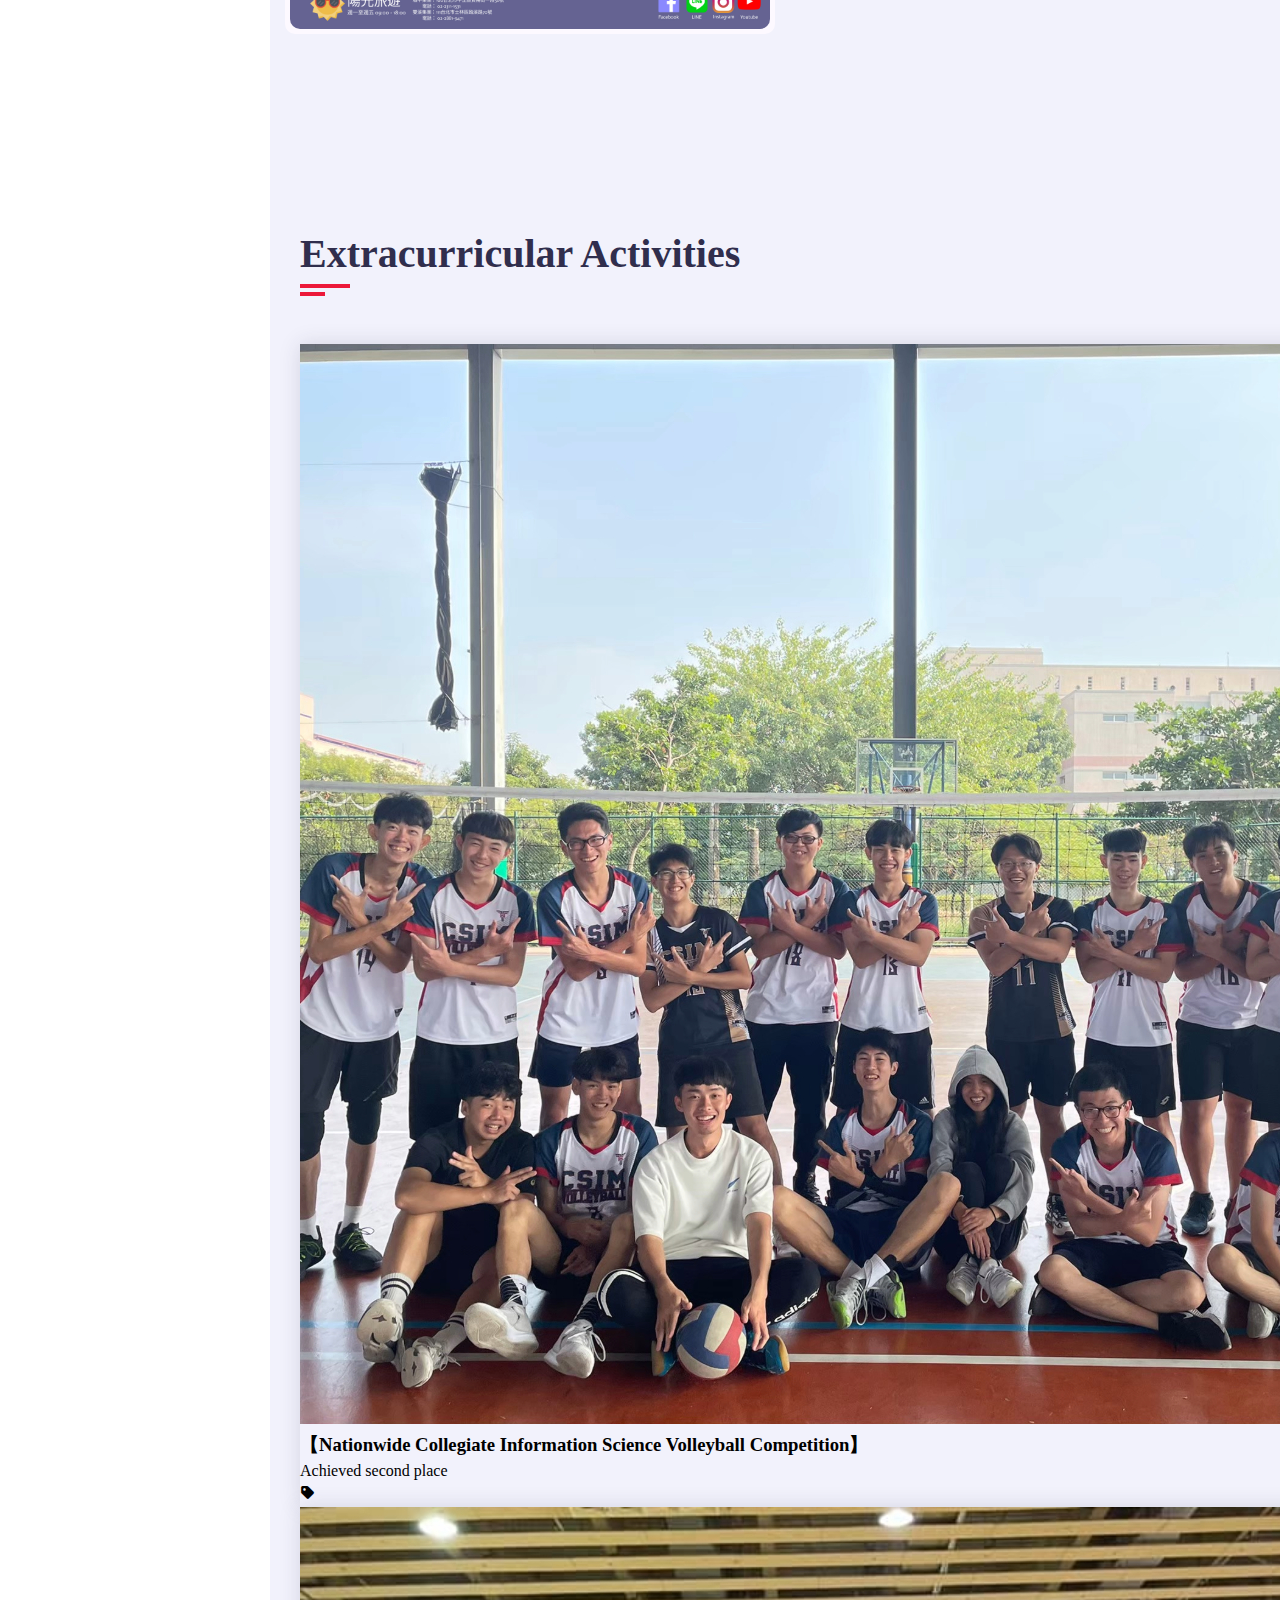
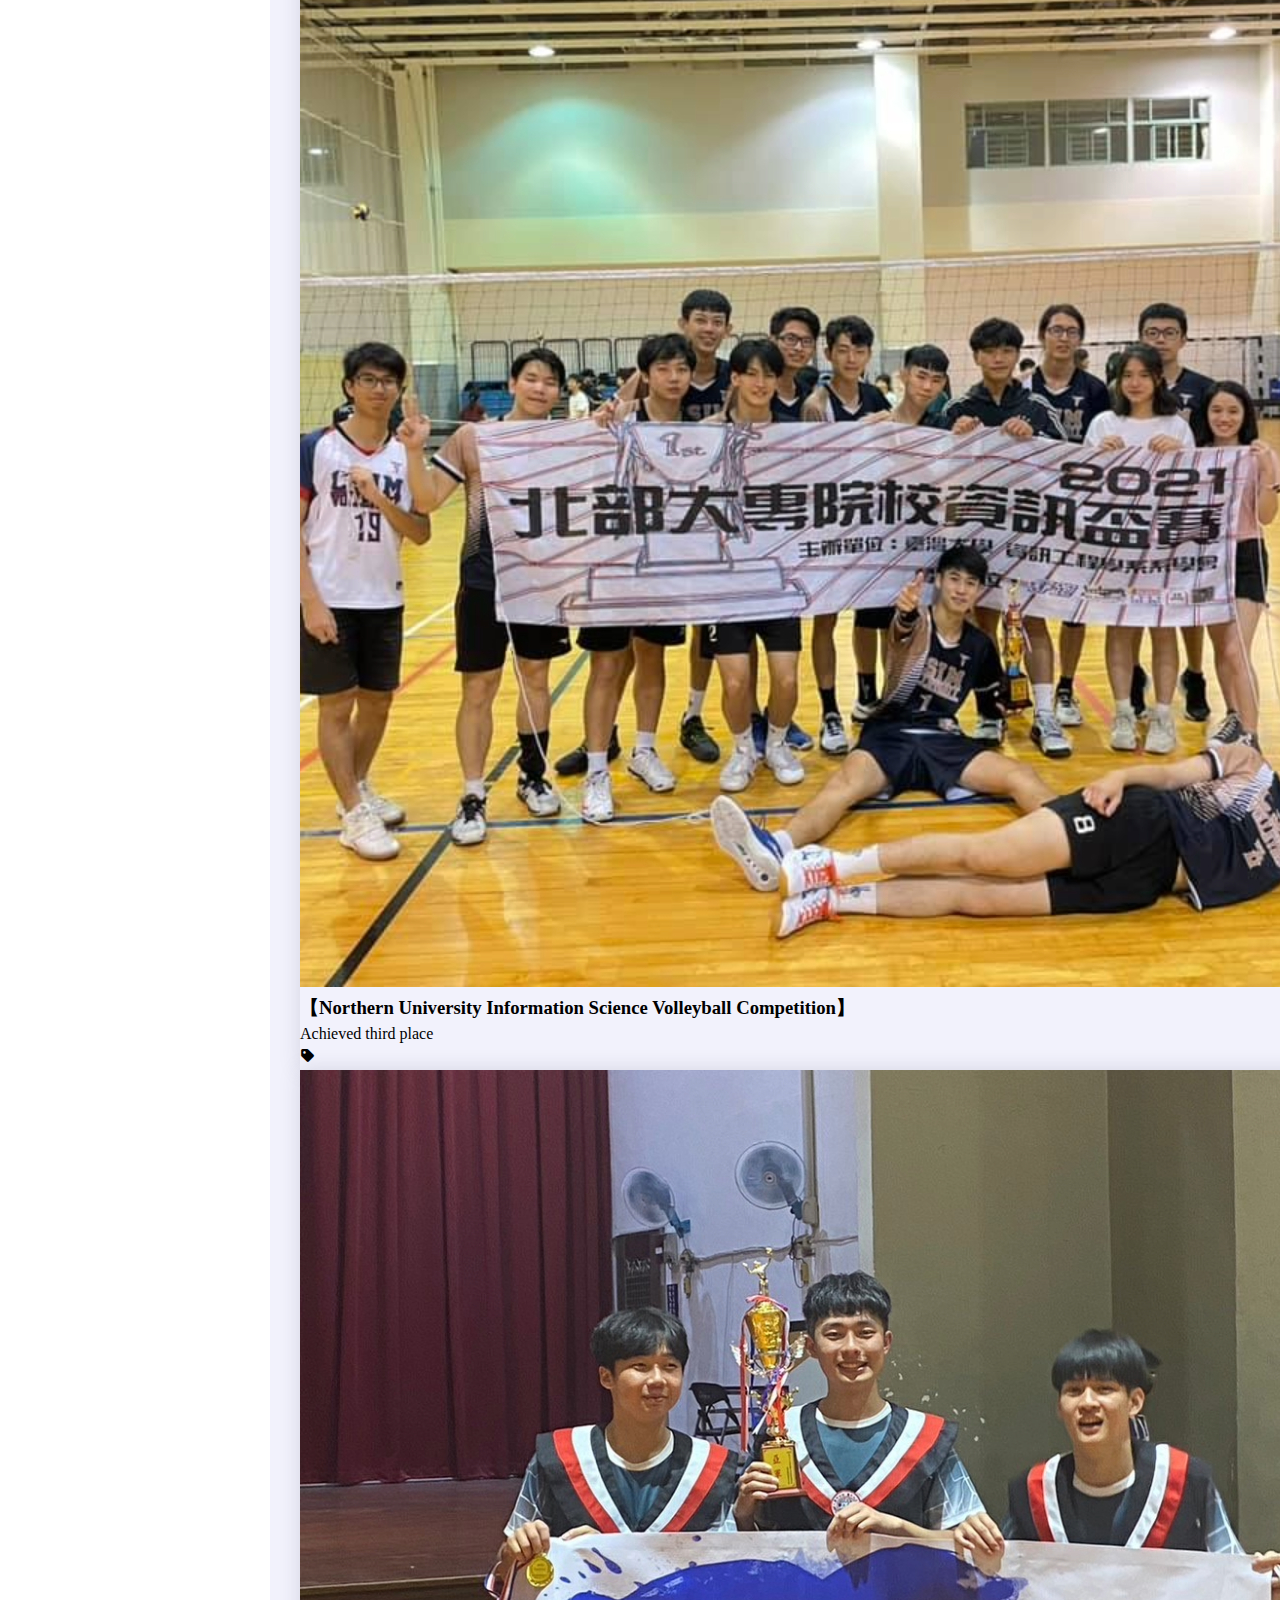
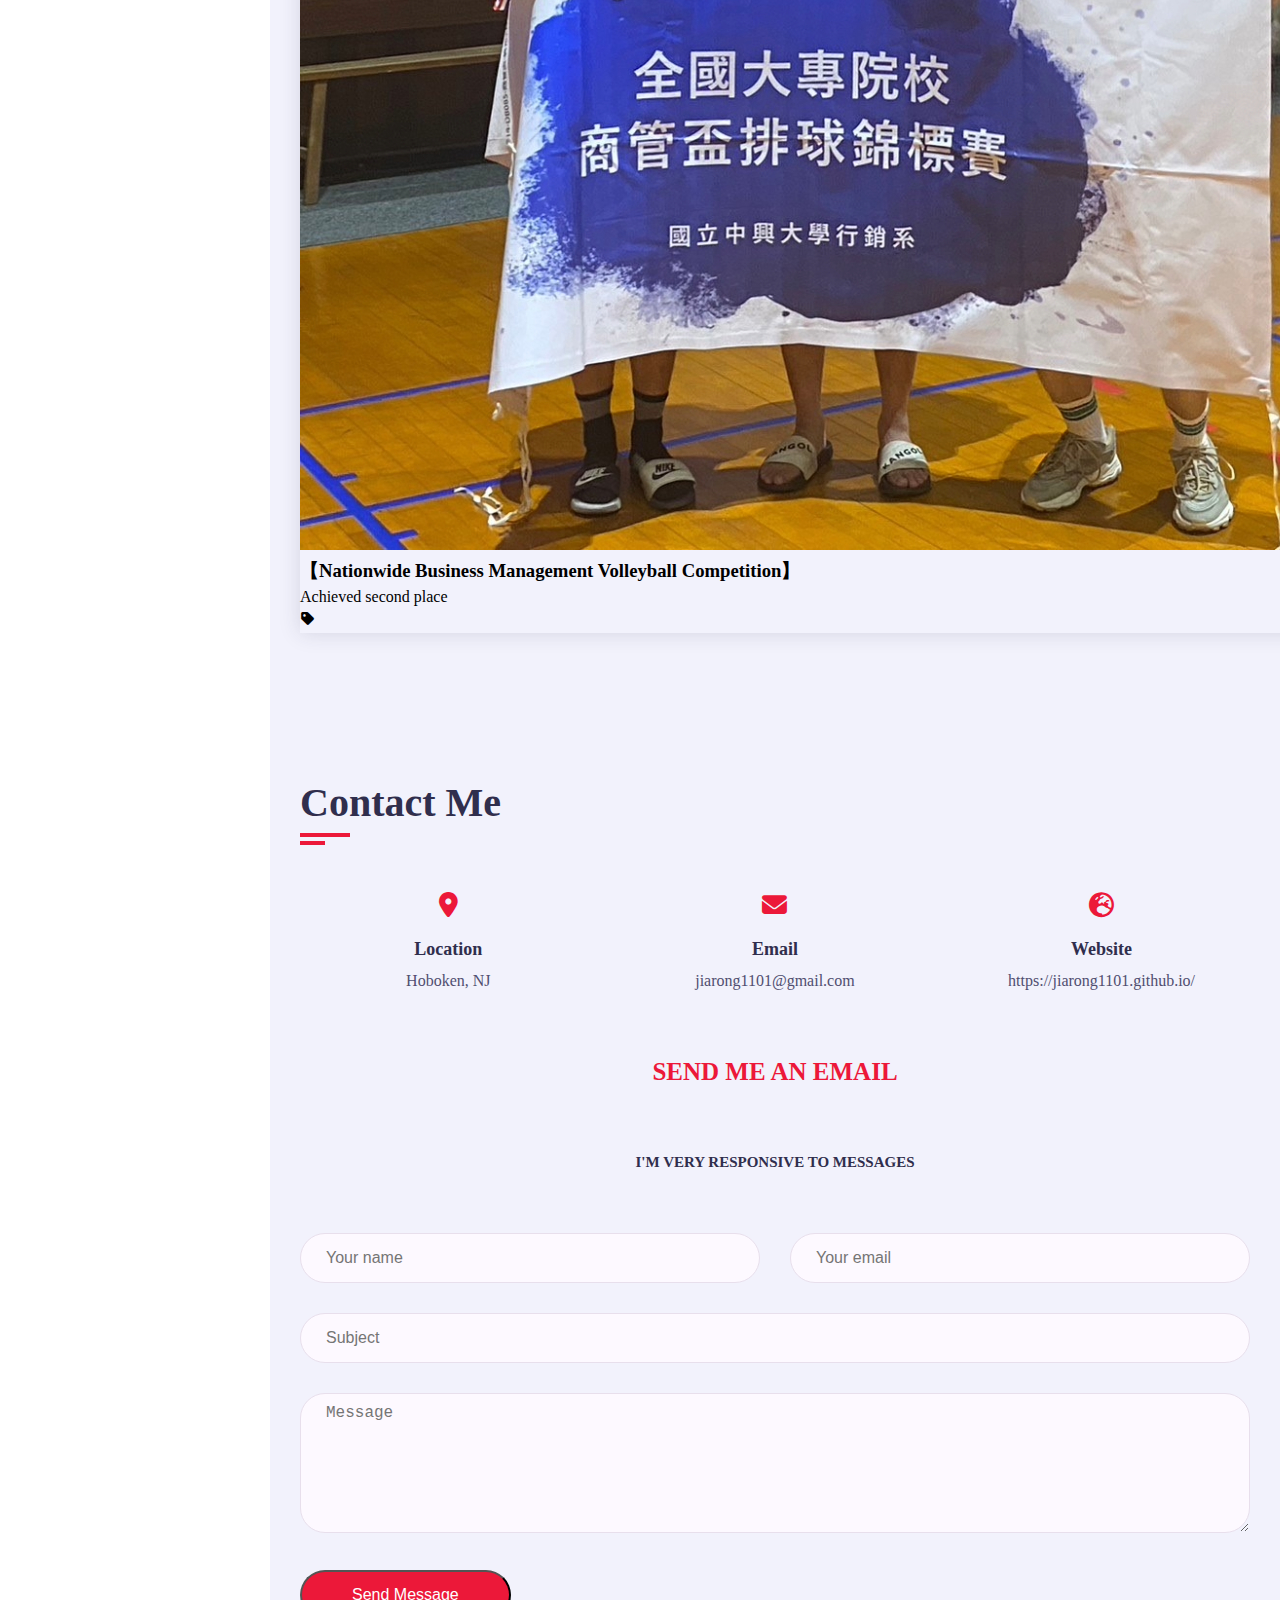
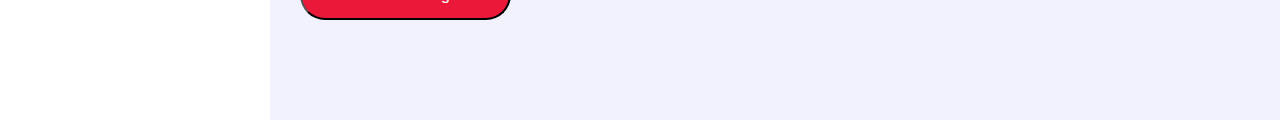
==== commit 504bdb63: "Add files via upload" ====
--- a/index.html
+++ b/index.html
@@ -3,16 +3,16 @@
     <!-- <i></i>的link -->
     <!-- ===== CSS Files ===== -->
     <link rel="stylesheet" href="https://cdnjs.cloudflare.com/ajax/libs/font-awesome/5.15.4/css/all.min.css">
-    <link rel="stylesheet" href="../css/color-1.css">
-    <link rel="stylesheet" href="../css/style.css">
-    <link rel="stylesheet" href="../css/style-switcher.css">
+    <link rel="stylesheet" href="css/color-1.css">
+    <link rel="stylesheet" href="css/style.css">
+    <link rel="stylesheet" href="css/style-switcher.css">
 
     <!-- ===== Style Switcher ===== -->
-    <link rel="stylesheet" href="../css/color-1.css" class="alternate-style" title="color-1" disabled>
-    <link rel="stylesheet" href="../css/color-2.css" class="alternate-style" title="color-2" disabled>
-    <link rel="stylesheet" href="../css/color-3.css" class="alternate-style" title="color-3" disabled>
-    <link rel="stylesheet" href="../css/color-4.css" class="alternate-style" title="color-4" disabled>
-    <link rel="stylesheet" href="../css/color-5.css" class="alternate-style" title="color-5" disabled>
+    <link rel="stylesheet" href="css/color-1.css" class="alternate-style" title="color-1" disabled>
+    <link rel="stylesheet" href="css/color-2.css" class="alternate-style" title="color-2" disabled>
+    <link rel="stylesheet" href="css/color-3.css" class="alternate-style" title="color-3" disabled>
+    <link rel="stylesheet" href="css/color-4.css" class="alternate-style" title="color-4" disabled>
+    <link rel="stylesheet" href="css/color-5.css" class="alternate-style" title="color-5" disabled>
 
     <!-- Boxicons icon -->
     <link href="https://unpkg.com/boxicons@2.1.4/css/boxicons.min.css" rel="stylesheet">
@@ -38,19 +38,16 @@
                 <li><a href="#home" class="active"><i class="fa fa-home"></i>Home</a></li>
                 <li><a href="#about"><i class="fa fa-user"></i>About</a></li>
                 <li><a href="#project"><i class="fa fa-briefcase"></i>Projects</a></li>
-                <li><a href="#award"><i class='bx bxs-award'></i>Awards & Activities</a></li>
-                <!-- <li><a href="#activity"><i class="fa-solid fa-volleyball"></i>Activities</a></li> -->
+                <li><a href="#activity"><i class="fa-solid fa-volleyball"></i>Activities</a></li>
                 <li><a href="#contact"><i class="fa fa-comments"></i>Contact</a></li>
             </ul>
             <div class="social">
                 <a href="https://www.linkedin.com/in/jiarong-chang-b9058b285/"><i class='bx bxl-linkedin-square'></i></a>
-                <a href="#"><i class='bx bxl-github'></i></a>
-                <a href="https://www.instagram.com/zhjirong_1101/"><i class='bx bxl-instagram-alt' ></i></a>
-                <a href="https://mail.google.com/mail/u/7/?ogbl#inbox"><i class='bx bxl-gmail'></i></a>
+                <a href="https://github.com/Jiarong1101/Jiarong1101.github.io"><i class='bx bxl-github'></i></a>
+                <a href="mailto:jiarong20001101@gmail.com"><i class='bx bxl-gmail'></i></a>
             </div>
             <p class="copyright">© 2025 RoyChang | All Rights Reserved</p>
         </div>
-
         <!-- ===== Aside End ===== -->
         <!-- ===== Main Content Start ===== -->
         <div class="main-content">
@@ -63,20 +60,21 @@
                             <h3 class="my-profession">I'm a <span class="typing">web designer</span></h3>
                             <p>
                                 A passionate Computer Science graduate student at Stevens Institute of Technology.
-                                <br>With experience in designing and building user-friendly interfaces, I aim to create innovative and impactful digital experiences.
+                                <br><br>
+                                With experience in designing and building user-friendly interfaces, I aim to create innovative and impactful digital experiences.
                             </p>
-                            <a href="../CV/Jiarong-Chang-Resume.pdf" class="btn">Download CV</a>
+                            <a href="CV/Jiarong-Chang-Resume.pdf" class="btn">Download CV</a>
                         </div>
                         <div class="home-img">
-                            <img src="../img/IMG_2888.jpg" alt="">
+                            <img src="img/IMG_2888.jpg" alt="">
                         </div>
                     </div>
                 </div>
             </section>
             <!-- ===== Home Section End ===== -->
 
-             <!-- ===== About Section Start ===== -->
-             <section class="about section" id="about">
+            <!-- ===== About Section Start ===== -->
+            <section class="about section" id="about">
                 <div class="container">
                     <div class="row">
                         <div class="section-title padd-15">
@@ -87,28 +85,24 @@
                         <div class="about-content padd-15">
                             <div class="row">
                                 <div class="about-text padd-15">
-                                    <h2>Hi, I'm Jiarong Chang (Roy) – Software Engineer</h2>
-                                    <p>
-                                        I am a Computer Science graduate student at Stevens Institute of Technology, passionate about frontend development and interactive applications. With experience in Python, Java, and JavaScript, I enjoy building user-friendly software solutions.
-                                    </p>
-                                    <br>
+                                    <h2>Hi, I'm Jiarong (Roy) Chang</h2>
                                 </div>
                             </div>
                             <div class="row">
                                 <div class="personal-info padd-15">
                                     <div class="row">
                                         <div class="info-heading padd-15">
-                                            
                                             <div class="info-content">
-                                                <p>I have a strong passion for software development and enjoy turning innovative ideas into practical, user-friendly solutions.
-                                                    Throughout my academic journey, I've gained hands-on experience by working on diverse projects, such as an interactive volleyball training app that tracks real-time player movements and provides immediate feedback. 
+                                                <p><br>I am a Computer Science graduate student at Stevens Institute of Technology, passionate about frontend development and interactive applications.
                                                     <br><br>
-                                                    I thrive in challenging environments and am always eager to learn new technologies to solve complex problems.
+                                                    I have experience using Python and Tkinter to build a Liquefied Petroleum Gas delivery prediction system that forecasts reorder times, helping optimize delivery schedules. I also developed a real-time volleyball training app using Java, Android Studio, Flask, OpenCV, and Figma, which tracks player movements and provides immediate feedback—earning a finalist spot in the International ICT Innovative Services Awards. 
+                                                    <br><br>
+                                                    In addition, I designed a responsive website with HTML, CSS, and Figma to improve user navigation and experience. These projects reflect my ability to turn innovative ideas into practical, user-friendly software solutions.
                                                 </p>
                                             </div>
                                         </div>
                                     </div>
-                                    <a href="#contact" data-section-index="1" class="btn hire-me">Hire Me</a>
+                                    <a href="#contact" data-section-index="1" class="btn contact-me">Contact me</a>
                                 </div>
                             </div>
                             <div class="row">
@@ -143,59 +137,59 @@
                                     <h3 class="title">My Skills</h3>
                                     <div class="row padd-15">
                                         <div class="skill-img">
-                                            <img src="../img/html.png">
+                                            <img src="img/html.png">
                                             <span>HTML</span>
                                         </div>
                                         <div class="skill-img">
-                                            <img src="../img/css-3.png">
+                                            <img src="img/css-3.png">
                                             <span>CSS</span>
                                         </div>
                                         <div class="skill-img">
-                                            <img src="../img/js.png">
+                                            <img src="img/js.png">
                                             <span>JavaScript</span>
                                         </div>
                                         <div class="skill-img">
-                                            <img src="../img/python.png">
+                                            <img src="img/python.png">
                                             <span>Python</span>
                                         </div>
                                         <div class="skill-img">
-                                            <img src="../img/figma.png">
+                                            <img src="img/figma.png">
                                             <span>Figma</span>
                                         </div>
                                         <div class="skill-img">
-                                            <img src="../img/java.png">
+                                            <img src="img/java.png">
                                             <span>Java</span>
                                         </div>
                                         <div class="skill-img">
-                                            <img src="../img/mysql.png">
+                                            <img src="img/mysql.png">
                                             <span>MySQL</span>
                                         </div>
                                         <div class="skill-img">
-                                            <img src="../img/mongodb.png">
+                                            <img src="img/mongodb.png">
                                             <span>MongoDB</span>
                                         </div>
                                         <div class="skill-img">
-                                            <img src="../img/PostgreSQL.png">
+                                            <img src="img/PostgreSQL.png">
                                             <span>PostgreSQL</span>
                                         </div>
                                         <div class="skill-img">
-                                            <img src="../img/SQLite.png">
+                                            <img src="img/SQLite.png">
                                             <span>SQLite</span>
                                         </div>
                                         <div class="skill-img">
-                                            <img src="../img/flask.png">
+                                            <img src="img/flask.png">
                                             <span>Flask</span>
                                         </div>
                                         <div class="skill-img">
-                                            <img src="../img/android studio.png">
+                                            <img src="img/android studio.png">
                                             <span>Android Studio</span>
                                         </div>
                                         <div class="skill-img">
-                                            <img src="../img/R.png">
+                                            <img src="img/R.png">
                                             <span>R</span>
                                         </div>
                                         <div class="skill-img">
-                                            <img src="../img/vscode.png">
+                                            <img src="img/vscode.png">
                                             <span>VS Code</span>
                                         </div>
                                     </div>
@@ -217,7 +211,7 @@
                     </div>
                     <div class="row">
                         <div class="project-item">
-                            <img src="../img/VolleyballHome.jpg" class="padd-15">
+                            <img src="img/VolleyballHome.jpg" class="padd-15">
                         </div>
                         <div class="project-content">
                           <div class="project-heading padd-15">
@@ -242,16 +236,27 @@
                           </div>
                           <div class="project-text padd-15">
                             <p>
-                              An interactive volleyball training application leveraging computer vision and AI. 
-                              This platform provides real-time feedback to volleyball enthusiasts, helping them 
-                              train at home using advanced motion tracking and analysis.
+                                Developed an AI-powered volleyball training app with real-time feedback and motion tracking for at-home training.
+                                <br><br>
+                                Awards:
+                                <br>
+                                • Advanced to national finals representing Soochow University
+                                <br>
+                                • 3rd place in Soochow University competition
                             </p>
                           </div>
                           <div class="project-button padd-15">
                             <button class="demo-btn" 
-                            data-media='["../video/VolleyballTraining.mp4", "../video/VolleyballStrategic.mp4"]'
+                            data-media='["https://github.com/Jiarong1101/Jiarong1101.github.io/releases/download/v1.0/VolleyballTraining.mp4",
+                                         "https://github.com/Jiarong1101/Jiarong1101.github.io/releases/download/v1.0/VolleyballStrategic.mp4",
+                                         "img/VolleyballHome_Game.png",
+                                         "img/innoserve.jpg",
+                                         "img/project_3rd.png"]'
                             data-descriptions='["We use MediaPipe 2D skeleton technology, leveraging the angles between each joint to capture the accuracy of each movement and calculate the number of repetitions for each action.", 
-                                                "Tactical Board Design: Enables users to document their strategies and collaborate with teammates on tactical planning"]'>
+                                                "Tactical Board Design: Enables users to document their strategies and collaborate with teammates on tactical planning",
+                                                "We use MediaPipe to track the movement of players. If the pose is correct, They get a point; otherwise, they do not receive a point", 
+                                                "Under the guidance of Professor Liu and the collaboration of four teammates, we advanced to the national finals!",
+                                                "The following week, we earned third place in the Soochow university project competition."]'>
                                 Demo
                             </button>
                           </div>
@@ -260,7 +265,7 @@
                 
                       <div class="row">
                         <div class="project-item">
-                            <img src="..//img/gas system.png" class="padd-15">
+                            <img src="img/gas system.png" class="padd-15">
                         </div>
                         <div class="project-content">
                           <div class="project-heading padd-15">
@@ -279,14 +284,16 @@
                           </div>
                           <div class="project-text padd-15">
                             <p>
-                              A predictive system for bottled liquefied petroleum gas (LPG) delivery, built with 
-                              Python, Tkinter, and SQLite. It analyzes customer reorder patterns and forecasts 
-                              the next delivery, optimizing efficiency and ensuring timely service.
+                                Built a predictive LPG delivery system using Python, Tkinter, and SQLite to forecast customer reorders and improve delivery efficiency.
                             </p>
                           </div>
                           <div class="project-button padd-15">
                             <button class="demo-btn" 
-                            data-media='["../video/新增客戶_15s.mp4", "../video/查詢-匯出_15s.mp4", "../video/刪除客戶_1.5倍.mp4", "../video/新增_匯出來電紀錄_2倍.mp4", "../video/預測叫貨_篩選匯出_2倍.mp4"]'
+                            data-media='["https://github.com/Jiarong1101/Jiarong1101.github.io/releases/download/v1.0/Customer_addition.mp4",
+                                         "https://github.com/Jiarong1101/Jiarong1101.github.io/releases/download/v1.0/Search_Export.mp4",
+                                         "https://github.com/Jiarong1101/Jiarong1101.github.io/releases/download/v1.0/Customer_deletion.mp4",
+                                         "https://github.com/Jiarong1101/Jiarong1101.github.io/releases/download/v1.0/Call_Record_addition_Export.mp4",
+                                         "https://github.com/Jiarong1101/Jiarong1101.github.io/releases/download/v1.0/Predict_Export.mp4"]'
                             data-descriptions='["Add Customer",
                                                 "Customer Inquiry and Export CSV File",
                                                 "Customer Deletion from the System", 
@@ -300,7 +307,7 @@
 
                       <div class="row">
                         <div class="project-item">
-                            <img src="..//img/Sunny_Travel.jpg" class="padd-15">
+                            <img src="img/Sunny_Travel.jpg" class="padd-15">
                         </div>
                         <div class="project-content">
                           <div class="project-heading padd-15">
@@ -308,9 +315,6 @@
                           </div>
                           <div class="project-technology padd-15">
                             <div class="project-tool">
-                              <span>JavaScript</span>
-                            </div>
-                            <div class="project-tool">
                               <span>HTML</span>
                             </div>
                             <div class="project-tool">
@@ -322,24 +326,22 @@
                           </div>
                           <div class="project-text padd-15">
                             <p>
-                              Sunshine Travel is a smart travel website developed using JavaScript, Figma, 
-                              HTML, and CSS. It enhances the travel experience with an intuitive user interface 
-                              and optimized navigation, ensuring seamless interaction and accessibility.
+                                Developed a smart travel website using Figma, HTML, and CSS, offering an intuitive user interface, smooth navigation, and enhanced accessibility for a seamless browsing experience.
                             </p>
                           </div>
                           <div class="project-button padd-15">
                             <button class="demo-btn" 
-                            data-media='["../img/會員註冊1.jpg", 
-                                         "../img/會員註冊2.jpg", 
-                                         "../img/會員登入3.jpg", 
-                                         "../img/首頁4.jpg", 
-                                         "../img/紅利查詢5.jpg", 
-                                         "../img/結帳6.jpg", 
-                                         "../img/結帳7.jpg", 
-                                         "../img/結帳8.jpg", 
-                                         "../img/收藏9.jpg", 
-                                         "../img/花蓮住宿10.jpg", 
-                                         "../img/反詐騙須知11.jpg"]'
+                            data-media='["img/會員註冊1.jpg", 
+                                         "img/會員註冊2.jpg", 
+                                         "img/會員登入3.jpg", 
+                                         "img/首頁4.jpg", 
+                                         "img/紅利查詢5.jpg", 
+                                         "img/結帳6.jpg", 
+                                         "img/結帳7.jpg", 
+                                         "img/結帳8.jpg", 
+                                         "img/收藏9.jpg", 
+                                         "img/花蓮住宿10.jpg", 
+                                         "img/反詐騙須知11.jpg"]'
                             data-descriptions='["Member Registration",
                                                 "Registration Successful",
                                                 "Member Login",
@@ -360,59 +362,9 @@
             </section>
             <!--  Project End -->
 
-            <!-- ===== Awards Section Start ===== -->
-            <section class="awards section" id="award">
+            <!-- ===== Activity Section Start ===== -->
+            <section class="activity section" id="activity">
                 <div class="container">
-                    <div class="row">
-                        <div class="section-title padd-15">
-                            <h2>Awards</h2>
-                        </div>
-                    </div>
-                    <!-- <div class="row">
-                        <div class="awards-heading padd-15">
-                            <h2>Volleyball Home :</h2>
-                        </div>
-                    </div> -->
-                    <div class="row">
-                        <!-- ===== Awards item Start ===== -->
-                        <div class="awards-item padd-15 awards-item-img1">
-                            <div class="awards-item-inner shadow-dark">
-                                <div class="awards-img">
-                                    <img src="../img/innoserve.jpg" alt="" class="img1">
-                                    <div class="awards-info-box">
-                                        <h3>【International ICT Innovative Services Awards 2022】</h3>
-                                        <p>Represented Soochow University and advanced to the national finals.</p>
-                                        <i class='bx bxs-purchase-tag demo-btn'
-                                        data-media='["../img/VolleyballHome.jpg", "../img/VolleyballHome_Game.png", "../img/innoserve.jpg", "../img/project_3rd.png"]'
-                                        data-descriptions='["During Covid-19, we created an app called Volleyball Home to help people train their volleyball poses correctly.", 
-                                                            "We use MediaPipe to track the movement of players. If the pose is correct, They get a point; otherwise, they do not receive a point", 
-                                                            "Under the guidance of Professor Liu and the collaboration of four teammates, we advanced to the national finals!",
-                                                            "The following week, we earned third place in the Soochow university project competition."]'></i>
-                                    </div>
-                                </div>
-                            </div>
-                        </div>
-                        <!-- ===== Awards item End ===== -->
-                        <!-- ===== Awards item Start ===== -->
-                        <div class="awards-item padd-15 awards-item-img1">
-                            <div class="awards-item-inner shadow-dark">
-                                <div class="awards-img">
-                                    <img src="../img/project_3rd.png" alt="" class="img1">
-                                    <div class="awards-info-box">
-                                        <h3>【Soochow university project competition】</h3>
-                                        <p>Achieved third place in the Soochow university competition.</p>
-                                        <i class='bx bxs-purchase-tag demo-btn'
-                                        data-media='["../img/VolleyballHome.jpg", "../img/VolleyballHome_Game.png", "../img/innoserve.jpg", "../img/project_3rd.png"]'
-                                        data-descriptions='["During Covid-19, we created an app called Volleyball Home to help people train their volleyball poses correctly.", 
-                                                            "We use MediaPipe to track the movement of players. If the pose is correct, They get a point; otherwise, they do not receive a point", 
-                                                            "Under the guidance of Professor Liu and the collaboration of four teammates, we advanced to the national finals!",
-                                                            "The following week, we earned third place in the Soochow university project competition."]'></i>
-                                    </div>
-                                </div>
-                            </div>
-                        </div>
-                        <!-- ===== Awards item End ===== -->
-                    </div>
                     <div class="row">
                         <div class="section-title section-title-activity padd-15">
                             <h2>Extracurricular Activities</h2>
@@ -423,13 +375,13 @@
                         <div class="activity-item padd-15 activity-item-img1">
                             <div class="activity-item-inner shadow-dark">
                                 <div class="activity-img">
-                                    <img src="../img/2021大資盃.jpg" alt="" class="img1">
+                                    <img src="img/2021大資盃.jpg" alt="" class="img1 demo-btn"
+                                    data-media='["img/2021大資盃.jpg"]'
+                                    data-descriptions='["2021 National Collegiate Information Science Volleyball Competition – Second Place"]'>
                                     <div class="activity-info-box">
                                         <h3>【Nationwide Collegiate Information Science Volleyball Competition】</h3>
                                         <p>Achieved second place</p>
-                                        <i class='bx bxs-purchase-tag demo-btn'
-                                        data-media='["../img/2021大資盃.jpg"]'
-                                        data-descriptions='["2021 National Collegiate Information Science Volleyball Competition – Second Place"]'></i>
+                                        <i class='bx bxs-purchase-tag'></i>
                                     </div>
                                 </div>
                             </div>
@@ -439,13 +391,13 @@
                         <div class="activity-item padd-15 activity-item-img1">
                             <div class="activity-item-inner shadow-dark">
                                 <div class="activity-img">
-                                    <img src="../img/2021北資盃.jpg" alt="" class="img2">
+                                    <img src="img/2021北資盃.jpg" alt="" class="img2 demo-btn"
+                                    data-media='["img/2021北資盃.jpg"]'
+                                    data-descriptions='["2021 Northern University Information Science Volleyball Competition – Third Place"]'>
                                     <div class="activity-info-box">
                                         <h3>【Northern University Information Science Volleyball Competition】</h3>
                                         <p>Achieved third place</p>
-                                        <i class='bx bxs-purchase-tag demo-btn'
-                                        data-media='["../img/2021北資盃.jpg"]'
-                                        data-descriptions='["2021 Northern University Information Science Volleyball Competition – Third Place"]'></i>
+                                        <i class='bx bxs-purchase-tag'></i>
                                     </div>
                                 </div>
                             </div>
@@ -455,13 +407,13 @@
                         <div class="activity-item padd-15 activity-item-img1">
                             <div class="activity-item-inner shadow-dark">
                                 <div class="activity-img">
-                                    <img src="../img/商管盃.jpg" alt="" class="img3">
+                                    <img src="img/商管盃.jpg" alt="" class="img3 demo-btn"
+                                    data-media='["img/商管盃.jpg"]'
+                                    data-descriptions='["2022 National Business Management Volleyball Competition – Second Place"]'>
                                     <div class="activity-info-box">
                                         <h3>【Nationwide Business Management Volleyball Competition】</h3>
                                         <p>Achieved second place</p>
-                                        <i class='bx bxs-purchase-tag demo-btn'
-                                        data-media='["../img/商管盃.jpg"]'
-                                        data-descriptions='["2022 National Business Management Volleyball Competition – Second Place"]'></i>
+                                        <i class='bx bxs-purchase-tag'></i>
                                     </div>
                                 </div>
                             </div>
@@ -470,7 +422,7 @@
                     </div>
                 </div>
             </section>
-            <!-- ===== Awards & Activities Section End ===== -->
+            <!-- ===== Activity Section End ===== -->
 
             <!-- ===== Contact Section Start ===== -->
             <section class="contact section" id="contact">
@@ -480,7 +432,6 @@
                             <h2>Contact Me</h2>
                         </div>
                     </div>
-                    <h3 class="contact-title padd-15">Have You Any Questions ?</h3>
                     <div class="row">
                         <!-- ===== Contact info item start ===== -->
                         <div class="contact-info-item padd-15">
@@ -505,7 +456,7 @@
                         <!-- ===== Contact info item end ===== -->
                     </div>
                     <h3 class="contact-title padd-15">SEND ME AN EMAIL</h3>
-                    <h4 class="contact-sub-title padd-15">I'M VERY RESPOSIVE TO MESSAGES</h4>
+                    <h4 class="contact-sub-title padd-15">I'M VERY RESPONSIVE TO MESSAGES</h4>
                     <!-- ===== Contact Form =====-->
                     <div class="row">
                         <div class="contact-form padd-15">
@@ -513,12 +464,12 @@
                                 <div class="row">
                                     <div class="form-item col-6 padd-15">
                                         <div class="form-group">
-                                            <input type="text" name="name" class="form-control" placeholder="Name" required>
+                                            <input type="text" name="name" class="form-control" placeholder="Your name" required>
                                         </div>
                                     </div>
                                     <div class="form-item col-6 padd-15">
                                         <div class="form-group">
-                                            <input type="email" name="email" class="form-control" placeholder="Email" required>
+                                            <input type="email" name="email" class="form-control" placeholder="Your email" required>
                                         </div>
                                     </div>
                                 </div>
@@ -568,6 +519,8 @@
             <span class="color-5" onclick="setActiveStyle('color-5')"></span>
         </div>
     </div>
+    <!-- ===== Style Switcher End ===== -->
+
     <div class="modal">
         <!-- 左箭頭 -->
         <div class="modal-arrow-left">
@@ -591,10 +544,10 @@
             <i class='bx bx-right-arrow-circle'></i>
         </div>
     </div>
-    <!-- ===== Style Switcher End ===== -->
+    
     <!-- ===== JS Files ===== -->
     <script src="https://cdnjs.cloudflare.com/ajax/libs/typed.js/2.1.0/typed.umd.js" integrity="sha512-+2pW8xXU/rNr7VS+H62aqapfRpqFwnSQh9ap6THjsm41AxgA0MhFRtfrABS+Lx2KHJn82UOrnBKhjZOXpom2LQ==" crossorigin="anonymous" referrerpolicy="no-referrer"></script>
-    <script src="../js/script.js"></script>
-    <script src="../js/style-switcher.js"></script>
+    <script src="js/script.js"></script>
+    <script src="js/style-switcher.js"></script>
 </body>
 </html>
--- a/css/style.css
+++ b/css/style.css
@@ -37,21 +37,13 @@
     display: none !important;
 }
 
-.section{
+.section {
     background-color: var(--bg-black-900);
-    min-height: 100vh;
-    display: block;
+    display: flex;
+    justify-content: center; /* 或 flex-end 讓內容靠右 */
+    align-items: center;
     padding: 0 30px;
-    opacity: 1;              /* 0:完全透明; 1:完全不透明 */
-    position: fixed;
-    left: 270px;
-    top: 0;
-    right: 0;
-    bottom: 0;
-    z-index: 0;
-    overflow-y: auto;
-    overflow-x: hidden;
-    transition: all 0.3s ease;
+    margin-left: 270px; /* 為了避開固定的 aside */
 }
 .section.back-section{
     z-index: 1;
@@ -59,17 +51,6 @@
 .section.active{
     z-index: 2;
     opacity: 1;
-    animation: slideSection 1s ease;
-}
-@keyframes slideSection{
-    0%
-    {
-        transform: translateX(100%);
-    }
-    100%
-    {
-        transform: translateX(0%);
-    }
 }
 
 .padd-15{
@@ -79,7 +60,6 @@
 .container{
     max-width: 1100px;
     width: 100%;
-    margin: auto;           /* 水平居中 */ 
 }
 .section .container{
     padding-top: 60px;
@@ -139,7 +119,7 @@
 .shadow-dark{
     box-shadow: 0 0 20px rgba(48, 46, 77, 0.15); /* 水平偏移 0 垂直偏移 0 模糊半徑 20px 顏色15%透明 */
 }
-/* aside */
+
 .aside{
     width: 270px;
     background: var(--bg-black-100);
@@ -158,7 +138,7 @@
 .aside .logo{
     position: absolute;         /* 根據父元素(.aside)的定位 */
     top: 50px;
-    font-size: 30px;
+    font-size: 50px;
     text-transform: capitalize; /* 第一字母大寫其他小寫 */
 }
 .aside .logo a{
@@ -300,13 +280,13 @@
     color: var(--text-black-900);
 }
 
-
 /* home */
 .home{
     min-height: 100vh;
     display: flex;
     color: var(--text-black-900);
 }
+
 .home .home-info{
     flex: 0 0 60%;
     max-width: 60%;
